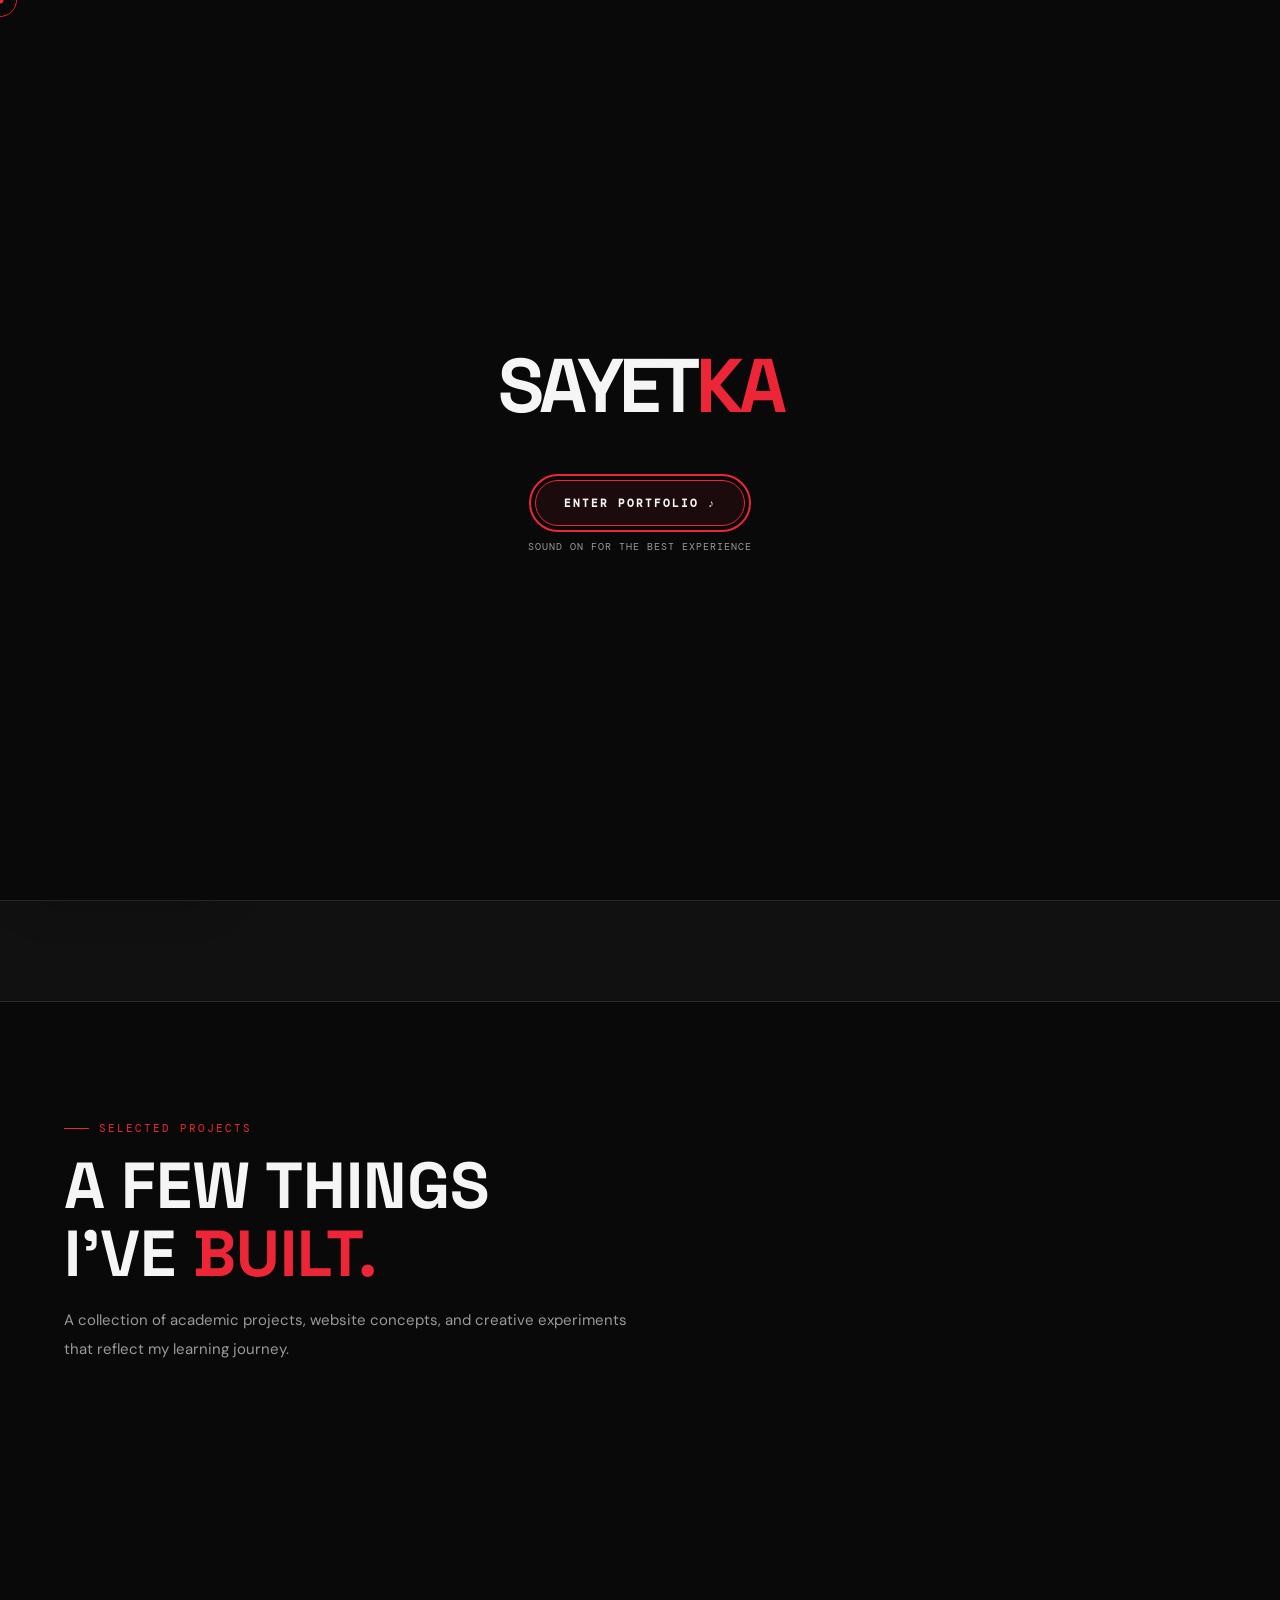
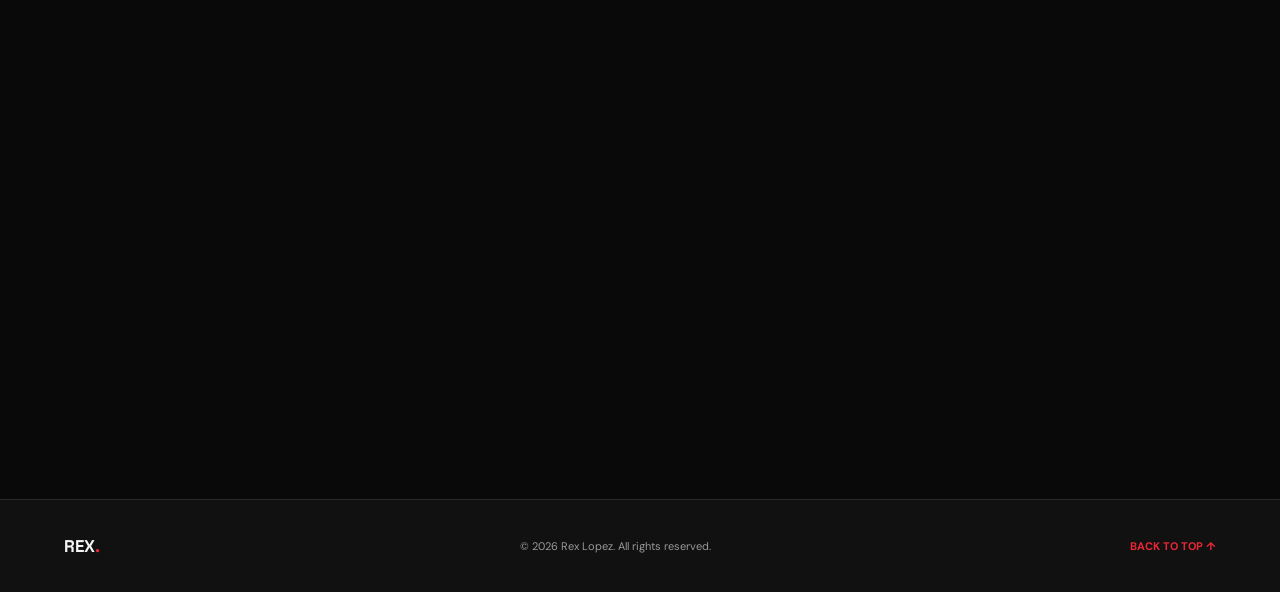
==== index.html @ ce9a514d "change name" ====
<!DOCTYPE html>
<html lang="en">
<head>
<meta charset="UTF-8">
<meta name="viewport" content="width=device-width, initial-scale=1.0">
<meta name="theme-color" content="#090909">
<meta name="description" content="Rex Lopez — BSIT Student, Aspiring Web Developer and UI Designer.">
<title>REX LOPEZ | Digital Portfolio</title>

<link rel="preconnect" href="https://fonts.googleapis.com">
<link rel="preconnect" href="https://fonts.gstatic.com" crossorigin>
<link href="https://fonts.googleapis.com/css2?family=DM+Mono:wght@400;500&family=DM+Sans:wght@400;500;600;700;800&family=Space+Grotesk:wght@400;500;600;700&display=swap" rel="stylesheet">

<link rel="stylesheet" href="styles.css">
</head>

<body class="preload">

<div id="scrollProgress" aria-hidden="true"></div>
<div class="motion-orbit" aria-hidden="true"></div>
<div class="ambient-beam" aria-hidden="true"></div>
<div id="pageCurtain" aria-hidden="true"></div>
<div id="curtainLabel" aria-hidden="true"></div>
<div id="siteLoader" aria-label="Loading portfolio">
    <div class="loader-inner">
        <div class="loader-mark">SAYET<span>KA</span></div>
        <div class="loader-track"></div>
        <button class="enter-btn" id="enterBtn" type="button">ENTER PORTFOLIO ♪</button>
        <p class="enter-hint">SOUND ON FOR THE BEST EXPERIENCE</p>
    </div>
</div>


<!-- BACKGROUND MUSIC: put your audio file next to index.html and name it music.mp3 (or change src below) -->
<audio id="bgMusic" src="music.mp3" loop preload="auto"></audio>

<div class="music-player" id="musicPlayer" role="group" aria-label="Background music">
    <button class="music-toggle" id="musicToggle" type="button" aria-label="Play music" aria-pressed="false">
        <svg class="ico-play" width="16" height="16" viewBox="0 0 24 24" fill="currentColor" aria-hidden="true"><path d="M8 5v14l11-7z"/></svg>
        <svg class="ico-pause" width="16" height="16" viewBox="0 0 24 24" fill="currentColor" aria-hidden="true"><path d="M6 5h4v14H6zM14 5h4v14h-4z"/></svg>
    </button>
    <div class="music-info">
        <span class="music-title" id="musicTitle">BACKGROUND MUSIC</span>
        <span class="eq" aria-hidden="true"><i></i><i></i><i></i><i></i><i></i></span>
    </div>
    <input class="music-volume" id="musicVolume" type="range" min="0" max="100" value="35" aria-label="Music volume">
</div>

<div class="toast" id="toast" role="status" aria-live="polite"></div>

<!-- CUSTOM CURSOR -->
<div class="cursor-dot" aria-hidden="true"></div>
<div class="cursor-outline" aria-hidden="true"></div>

<!-- =========================================
     NAVIGATION
========================================= -->

<header>
    <nav class="navbar">

        <div class="brand">
            <a href="#" class="logo" data-page="home" aria-label="Rex Lopez Home">
            SHIMAN<span>SHIMAN</span>
        </a>
            <button class="profile-chip" type="button" data-page="profile" aria-label="Open Rex Lopez's profile">
                <span class="chip-avatar">
                    <img src="rex.jpg" alt="">
                    <i class="chip-dot"></i>
                </span>
                <span class="chip-name">Rex Lopez</span>
            </button>
        </div>

        <ul class="nav-links" id="navLinks">
            <li><button class="nav-link active" data-page="home">HOME</button></li>
            <li><button class="nav-link" data-page="profile">PROFILE</button></li>
            <li><button class="nav-link" data-page="work">WORK</button></li>
            <li><button class="nav-link" data-page="about">ABOUT</button></li>
            <li><button class="nav-link" data-page="services">SERVICES</button></li>
            <li><button class="nav-link" data-page="notes">NOTES</button></li>
            <li><button class="nav-link" data-page="contact">CONTACT</button></li>
        </ul>

        <div class="nav-actions">
            <button class="theme-toggle" id="themeToggle" aria-label="Switch color theme" title="Switch theme">
                ☼
            </button>

            <button class="menu-button" id="menuButton" type="button" aria-label="Open navigation" aria-expanded="false" aria-controls="navLinks">
                <span class="menu-button-lines" aria-hidden="true"><i></i><i></i><i></i></span>
            </button>
        </div>

    </nav>
</header>

<main>

<!-- =========================================
     HOME PAGE
========================================= -->

<section class="page active" id="home">

    <div class="container hero">

        <div class="hero-grid">

            <div class="hero-content">

                <div class="hero-status reveal">
                    <span class="status-dot"></span>
                    AVAILABLE FOR LEARNING & OPPORTUNITIES
                </div>

                <h1 class="hero-title reveal delay-1">
                    HELLO,<br>
                    I'M <span class="accent">REX</span><br>
                    <span class="outline">LOPEZ.</span>
                </h1>

                <p class="hero-role" aria-label="Rex Lopez is a BSIT student, aspiring web developer, UI/UX explorer and database designer"><span class="role-prefix" aria-hidden="true">&gt;</span><span id="typedRole" aria-hidden="true">BSIT Student</span><span class="caret" aria-hidden="true"></span></p>

                <p class="hero-description reveal delay-2">
                    A BSIT student and aspiring web developer who enjoys
                    building creative digital experiences, exploring modern
                    web technologies, and turning ideas into functional designs.
                </p>

                <div class="hero-buttons reveal delay-3">
                    <button class="btn btn-primary" data-page="work">
                        EXPLORE MY WORK ↗
                    </button>

                    <button class="btn btn-outline" data-page="contact">
                        CONTACT ME
                    </button>

                    <a class="resume-download" href="Rex_Lopez_Resume.pdf" download="Rex_Lopez_Resume.pdf">
                        <span class="download-icon" aria-hidden="true">↓</span> DOWNLOAD RESUME
                    </a>
                </div>

                <div class="hero-socials reveal delay-3">
                    <a href="https://github.com/" target="_blank" rel="noopener noreferrer">GITHUB ↗</a>
                    <a href="https://www.facebook.com/" target="_blank" rel="noopener noreferrer">FACEBOOK ↗</a>
                    <a href="https://www.linkedin.com/" target="_blank" rel="noopener noreferrer">LINKEDIN ↗</a>
                </div>

            </div>

            <div class="hero-visual reveal delay-2">

                <div class="hero-tag tag-top">CREATIVE DEVELOPER</div>

                <div class="photo-frame">
                    <!-- Replace rex.jpg with your actual profile picture filename -->
                    <img src="rex.jpg" alt="Portrait of Rex Lopez" class="profile-photo">

                    <div class="photo-caption">
                        <span>REX LOPEZ</span>
                        <span>BSIT STUDENT</span>
                    </div>
                </div>

                <div class="hero-tag tag-bottom">DESIGN × TECHNOLOGY</div>

            </div>

        </div>

    </div>

    <div class="intro-strip">
        <div class="container intro-grid">

            <div class="intro-item reveal">
                <div class="intro-number">01</div>
                <div class="intro-text">
                    <strong>WEB DEVELOPMENT</strong>
                    <span>Learning by building</span>
                </div>
            </div>

            <div class="intro-item reveal delay-1">
                <div class="intro-number">02</div>
                <div class="intro-text">
                    <strong>UI / UX DESIGN</strong>
                    <span>Creative digital layouts</span>
                </div>
            </div>

            <div class="intro-item reveal delay-2">
                <div class="intro-number">03</div>
                <div class="intro-text">
                    <strong>INFORMATION TECHNOLOGY</strong>
                    <span>Always exploring</span>
                </div>
            </div>

        </div>
    </div>

    <div class="container section">

        <div class="section-heading reveal">
            <span class="section-label">SELECTED PROJECTS</span>
            <h2 class="section-title">A FEW THINGS<br>I'VE <span class="accent">BUILT.</span></h2>
            <p class="section-description">
                A collection of academic projects, website concepts, and
                creative experiments that reflect my learning journey.
            </p>
        </div>

        <div class="project-grid">

            <article class="project-card reveal" tabindex="0" role="button"
                data-project="redline">
                <div class="project-image">
                    <img src="redline.jpg" alt="REDLINE clothing store project">
                    <span class="project-number">PROJECT / 01</span>
                </div>
                <div class="project-content">
                    <span class="project-category">E-COMMERCE / WEB DESIGN</span>
                    <h3>REDLINE Store</h3>
                    <p>A streetwear-inspired online store concept with a bold visual identity and product-focused layout.</p>
                    <div class="project-bottom">
                        <div class="project-tags">
                            <span>HTML</span><span>CSS</span><span>JAVASCRIPT</span>
                        </div>
                        <span class="project-arrow">↗</span>
                    </div>
                </div>
            </article>

            <article class="project-card reveal delay-1" tabindex="0" role="button"
                data-project="heart">
                <div class="project-image">
                    <img src="heart-studio.jpg" alt="Heart Studio information system project">
                    <span class="project-number">PROJECT / 02</span>
                </div>
                <div class="project-content">
                    <span class="project-category">MIS / INFORMATION SYSTEM</span>
                    <h3>Heart Studio</h3>
                    <p>An information system concept focused on inventory management and document organization for a printing shop.</p>
                    <div class="project-bottom">
                        <div class="project-tags">
                            <span>MIS</span><span>DATABASE</span><span>UI DESIGN</span>
                        </div>
                        <span class="project-arrow">↗</span>
                    </div>
                </div>
            </article>

        </div>

        <div style="margin-top:35px" class="reveal">
            <button class="btn btn-outline" data-page="work">VIEW ALL PROJECTS ↗</button>
        </div>

    </div>

</section>

<!-- =========================================
     PROFILE PAGE (Facebook-style)
========================================= -->

<section class="page" id="profile">

    <div class="container profile-wrap">

        <div class="fb-card profile-header reveal">

            <div class="cover">
                <!-- Add your cover photo as cover.jpg (wide image, about 1600x600). A gradient shows until then. -->
                <img src="cover.jpg" alt="" class="cover-img" onerror="this.style.display='none'">
            </div>

            <div class="profile-main">

                <div class="avatar-wrap">
                    <img src="rex.jpg" alt="Profile photo of Rex Lopez">
                    <span class="online-dot" title="Available for learning &amp; opportunities"></span>
                </div>

                <div class="profile-id">
                    <h1>Rex Lopez</h1>
                    <p class="profile-headline">BSIT Student · Aspiring Web Developer &amp; UI Designer</p>
                    <div class="profile-stats">
                        <span><strong data-count="6">6</strong> Projects</span>
                        <span><strong data-count="6">6</strong> Interests</span>
                        <span><strong data-count="4">4</strong> Notes</span>
                    </div>
                </div>

                <div class="profile-actions">
                    <button class="btn btn-primary" data-page="contact">✉ MESSAGE</button>
                    <a class="btn btn-outline" href="Rex_Lopez_Resume.pdf" download="Rex_Lopez_Resume.pdf">↓ RESUME</a>
                </div>

            </div>

            <div class="profile-tabs" role="tablist" aria-label="Profile sections">
                <button class="ptab active" role="tab" aria-selected="true" data-ptab="posts">POSTS</button>
                <button class="ptab" role="tab" aria-selected="false" tabindex="-1" data-ptab="about">ABOUT</button>
                <button class="ptab" role="tab" aria-selected="false" tabindex="-1" data-ptab="photos">PHOTOS</button>
            </div>

        </div>

        <!-- POSTS TAB -->
        <div class="ptab-panel" data-panel="posts" role="tabpanel">
            <div class="profile-body">

                <aside class="profile-side">

                    <div class="fb-card card-pad reveal">
                        <h3>Intro</h3>
                        <p class="intro-bio">Learning. Building. Improving.</p>
                        <ul class="intro-list">
                            <li><span class="ico">🎓</span><span>Third-year <strong>BS Information Technology</strong> student</span></li>
                            <li><span class="ico">📍</span><span>Based in <strong>Philippines</strong></span></li>
                            <li><span class="ico">💻</span><span>Interested in <strong>Web Development &amp; UI Design</strong></span></li>
                            <li><span class="ico">🗄️</span><span>Also into <strong>Database Design</strong> &amp; Information Systems</span></li>
                        </ul>
                        <button class="btn btn-outline intro-btn" data-ptab-link="about">SEE FULL DETAILS</button>
                    </div>

                    <div class="fb-card card-pad reveal delay-1">
                        <div class="card-head">
                            <h3>Photos</h3>
                            <button class="link-btn" data-ptab-link="photos">See all</button>
                        </div>
                        <div class="photo-mini">
                            <button data-open-project="redline" aria-label="REDLINE Store"><img src="redline.jpg" alt=""></button>
                            <button data-open-project="heart" aria-label="Heart Studio"><img src="heart-studio.jpg" alt=""></button>
                            <button data-open-project="water" aria-label="People's Water"><img src="peoples-water.jpg" alt=""></button>
                            <button data-open-project="library" aria-label="Library Reservation ERD"><img src="library-erd.jpg" alt=""></button>
                            <button data-open-project="rentals" aria-label="Computer Rentals and Sales"><img src="computer-rentals.jpg" alt=""></button>
                            <button data-open-project="portfolio" aria-label="Personal Portfolio"><img src="creative-portfolio.jpg" alt=""></button>
                        </div>
                    </div>

                </aside>

                <div class="feed">

                    <div class="fb-card composer reveal">
                        <img src="rex.jpg" alt="">
                        <button class="composer-input" data-page="contact">Leave a message for Rex…</button>
                    </div>

                    <article class="fb-card post reveal" data-post="redline" data-title="REDLINE Store">
                        <div class="post-head">
                            <img src="rex.jpg" alt="">
                            <div class="post-name"><strong>Rex Lopez</strong><span>Shared a project · 🌐 Public</span></div>
                        </div>
                        <div class="post-body">
                            <p>REDLINE Store — a streetwear-inspired online store concept with a bold red-and-black identity and a product-focused layout.</p>
                            <div class="project-tags"><span>HTML</span><span>CSS</span><span>JAVASCRIPT</span></div>
                        </div>
                        <button class="post-media" data-open-project="redline" aria-label="Open REDLINE Store details"><img src="redline.jpg" alt="REDLINE Store"></button>
                        <div class="post-stats"><span class="post-reactions"></span></div>
                        <div class="post-actions">
                            <button class="post-action" data-action="like"><span class="like-ico">👍</span> Like</button>
                            <button class="post-action" data-action="comment">💬 Comment</button>
                            <button class="post-action" data-action="share">↗ Share</button>
                        </div>
                    </article>

                    <article class="fb-card post reveal" data-post="heart" data-title="Heart Studio">
                        <div class="post-head">
                            <img src="rex.jpg" alt="">
                            <div class="post-name"><strong>Rex Lopez</strong><span>Shared a project · 🌐 Public</span></div>
                        </div>
                        <div class="post-body">
                            <p>Heart Studio — an information system concept for a printing shop, focused on inventory management and document organization.</p>
                            <div class="project-tags"><span>MIS</span><span>DATABASE</span><span>UI DESIGN</span></div>
                        </div>
                        <button class="post-media" data-open-project="heart" aria-label="Open Heart Studio details"><img src="heart-studio.jpg" alt="Heart Studio"></button>
                        <div class="post-stats"><span class="post-reactions"></span></div>
                        <div class="post-actions">
                            <button class="post-action" data-action="like"><span class="like-ico">👍</span> Like</button>
                            <button class="post-action" data-action="comment">💬 Comment</button>
                            <button class="post-action" data-action="share">↗ Share</button>
                        </div>
                    </article>

                    <article class="fb-card post reveal" data-post="note-practice" data-title="Progress Takes Practice">
                        <div class="post-head">
                            <img src="rex.jpg" alt="">
                            <div class="post-name"><strong>Rex Lopez</strong><span>Note · Learning · 🌐 Public</span></div>
                        </div>
                        <div class="post-body big">
                            <p>Progress takes practice. Every project, mistake, and revision is an opportunity to understand something better.</p>
                        </div>
                        <div class="post-stats"><span class="post-reactions"></span></div>
                        <div class="post-actions">
                            <button class="post-action" data-action="like"><span class="like-ico">👍</span> Like</button>
                            <button class="post-action" data-action="comment">💬 Comment</button>
                            <button class="post-action" data-action="share">↗ Share</button>
                        </div>
                    </article>

                    <article class="fb-card post reveal" data-post="water" data-title="People's Water">
                        <div class="post-head">
                            <img src="rex.jpg" alt="">
                            <div class="post-name"><strong>Rex Lopez</strong><span>Shared a project · 🌐 Public</span></div>
                        </div>
                        <div class="post-body">
                            <p>People's Water — a proposed integrated information system for managing sales, inventory, customers, deliveries, and reports.</p>
                            <div class="project-tags"><span>MIS</span><span>DATABASE</span><span>BUSINESS SYSTEM</span></div>
                        </div>
                        <button class="post-media" data-open-project="water" aria-label="Open People's Water details"><img src="peoples-water.jpg" alt="People's Water"></button>
                        <div class="post-stats"><span class="post-reactions"></span></div>
                        <div class="post-actions">
                            <button class="post-action" data-action="like"><span class="like-ico">👍</span> Like</button>
                            <button class="post-action" data-action="comment">💬 Comment</button>
                            <button class="post-action" data-action="share">↗ Share</button>
                        </div>
                    </article>

                    <article class="fb-card post reveal" data-post="note-design" data-title="Design Is More Than Appearance">
                        <div class="post-head">
                            <img src="rex.jpg" alt="">
                            <div class="post-name"><strong>Rex Lopez</strong><span>Note · Design · 🌐 Public</span></div>
                        </div>
                        <div class="post-body big">
                            <p>A good interface should not only look attractive. It should also be clear, accessible, organized, and easy to use.</p>
                        </div>
                        <div class="post-stats"><span class="post-reactions"></span></div>
                        <div class="post-actions">
                            <button class="post-action" data-action="like"><span class="like-ico">👍</span> Like</button>
                            <button class="post-action" data-action="comment">💬 Comment</button>
                            <button class="post-action" data-action="share">↗ Share</button>
                        </div>
                    </article>

                </div>
            </div>
        </div>

        <!-- ABOUT TAB -->
        <div class="ptab-panel" data-panel="about" role="tabpanel" hidden>
            <div class="panel-grid">

                <div class="fb-card card-pad reveal">
                    <h3>Overview</h3>
                    <p class="intro-bio">I'm a third-year Bachelor of Science in Information Technology student interested in web development, user interface design, database management, and information systems. I enjoy exploring how technology can solve everyday problems.</p>
                    <div class="info-list">
                        <div class="info-box"><span>FULL NAME</span><strong>Rex Lopez</strong></div>
                        <div class="info-box"><span>EDUCATION</span><strong>BS Information Technology</strong></div>
                        <div class="info-box"><span>LOCATION</span><strong>Philippines</strong></div>
                        <div class="info-box"><span>INTEREST</span><strong>Web Development &amp; UI Design</strong></div>
                    </div>
                </div>

                <div class="fb-card card-pad reveal delay-1">
                    <h3>Skills &amp; Interests</h3>
                    <div class="skills-grid">
                        <div class="skill-card"><h4>HTML &amp; CSS</h4><p>Building and styling responsive web pages.</p></div>
                        <div class="skill-card"><h4>JAVASCRIPT</h4><p>Learning interactive website functionality.</p></div>
                        <div class="skill-card"><h4>DATABASE DESIGN</h4><p>Creating ERDs and understanding database relationships.</p></div>
                        <div class="skill-card"><h4>UI / UX DESIGN</h4><p>Exploring layouts, visual hierarchy, and usability.</p></div>
                    </div>
                </div>

            </div>
        </div>

        <!-- PHOTOS TAB -->
        <div class="ptab-panel" data-panel="photos" role="tabpanel" hidden>
            <div class="fb-card card-pad reveal">
                <h3>Project Photos</h3>
                <div class="photo-grid">
                    <button class="photo-tile" data-open-project="redline"><img src="redline.jpg" alt="REDLINE Store"><span>REDLINE Store</span></button>
                    <button class="photo-tile" data-open-project="heart"><img src="heart-studio.jpg" alt="Heart Studio"><span>Heart Studio</span></button>
                    <button class="photo-tile" data-open-project="water"><img src="peoples-water.jpg" alt="People's Water"><span>People's Water</span></button>
                    <button class="photo-tile" data-open-project="library"><img src="library-erd.jpg" alt="Library Reservation ERD"><span>Library Reservation ERD</span></button>
                    <button class="photo-tile" data-open-project="rentals"><img src="computer-rentals.jpg" alt="Computer Rentals and Sales"><span>Computer Rentals &amp; Sales</span></button>
                    <button class="photo-tile" data-open-project="portfolio"><img src="creative-portfolio.jpg" alt="Personal Portfolio"><span>Personal Portfolio</span></button>
                </div>
            </div>
        </div>

    </div>

</section>

<!-- =========================================
     WORK PAGE
========================================= -->

<section class="page" id="work">

    <div class="container section">

        <div class="section-heading reveal">
            <span class="section-label">MY PORTFOLIO</span>
            <h1 class="section-title">SELECTED <span class="accent">WORK.</span></h1>
            <p class="section-description">
                These projects represent my experience in website design,
                information systems, database modeling, and creative development.
            </p>
        </div>

        <div class="project-grid">

            <article class="project-card reveal" tabindex="0" role="button" data-project="redline">
                <div class="project-image">
                    <img src="redline.jpg" alt="REDLINE online clothing store">
                    <span class="project-number">01 / 06</span>
                </div>
                <div class="project-content">
                    <span class="project-category">E-COMMERCE WEBSITE</span>
                    <h3>REDLINE Store</h3>
                    <p>A modern streetwear store concept featuring product listings, navigation, and a bold red-and-black interface.</p>
                    <div class="project-bottom">
                        <div class="project-tags"><span>HTML</span><span>CSS</span><span>JS</span></div>
                        <span class="project-arrow">↗</span>
                    </div>
                </div>
            </article>

            <article class="project-card reveal delay-1" tabindex="0" role="button" data-project="heart">
                <div class="project-image">
                    <img src="heart-studio.jpg" alt="Heart Studio system">
                    <span class="project-number">02 / 06</span>
                </div>
                <div class="project-content">
                    <span class="project-category">INFORMATION SYSTEM</span>
                    <h3>Heart Studio</h3>
                    <p>An integrated inventory and document management information system concept for a printing shop.</p>
                    <div class="project-bottom">
                        <div class="project-tags"><span>MIS</span><span>DATABASE</span></div>
                        <span class="project-arrow">↗</span>
                    </div>
                </div>
            </article>

            <article class="project-card reveal" tabindex="0" role="button" data-project="water">
                <div class="project-image">
                    <img src="peoples-water.jpg" alt="People's Water information system">
                    <span class="project-number">03 / 06</span>
                </div>
                <div class="project-content">
                    <span class="project-category">BUSINESS INFORMATION SYSTEM</span>
                    <h3>People's Water</h3>
                    <p>A proposed integrated information system for managing sales, inventory, customers, deliveries, and reports.</p>
                    <div class="project-bottom">
                        <div class="project-tags"><span>MIS</span><span>WEB SYSTEM</span></div>
                        <span class="project-arrow">↗</span>
                    </div>
                </div>
            </article>

            <article class="project-card reveal delay-1" tabindex="0" role="button" data-project="library">
                <div class="project-image">
                    <img src="library-erd.jpg" alt="Library reservation database ERD">
                    <span class="project-number">04 / 06</span>
                </div>
                <div class="project-content">
                    <span class="project-category">DATABASE DESIGN</span>
                    <h3>Library Reservation ERD</h3>
                    <p>A database design concept showing the relationships between library users, books, reservations, and transactions.</p>
                    <div class="project-bottom">
                        <div class="project-tags"><span>ERD</span><span>SQL</span><span>DATABASE</span></div>
                        <span class="project-arrow">↗</span>
                    </div>
                </div>
            </article>

            <article class="project-card reveal" tabindex="0" role="button" data-project="rentals">
                <div class="project-image">
                    <img src="computer-rentals.jpg" alt="Computer rentals and sales ERD">
                    <span class="project-number">05 / 06</span>
                </div>
                <div class="project-content">
                    <span class="project-category">DATABASE DESIGN</span>
                    <h3>Computer Rentals & Sales</h3>
                    <p>A relational database model for tracking computer products, rentals, customers, and sales transactions.</p>
                    <div class="project-bottom">
                        <div class="project-tags"><span>ERD</span><span>SQL</span></div>
                        <span class="project-arrow">↗</span>
                    </div>
                </div>
            </article>

            <article class="project-card reveal delay-1" tabindex="0" role="button" data-project="portfolio">
                <div class="project-image">
                    <img src="creative-portfolio.jpg" alt="Personal portfolio website">
                    <span class="project-number">06 / 06</span>
                </div>
                <div class="project-content">
                    <span class="project-category">PERSONAL WEB DESIGN</span>
                    <h3>Personal Portfolio</h3>
                    <p>A personal digital space showcasing my background, creative work, interests, and development journey.</p>
                    <div class="project-bottom">
                        <div class="project-tags"><span>HTML</span><span>CSS</span><span>JS</span></div>
                        <span class="project-arrow">↗</span>
                    </div>
                </div>
            </article>

        </div>

    </div>

</section>

<!-- =========================================
     ABOUT PAGE
========================================= -->

<section class="page" id="about">

    <div class="container section">

        <div class="section-heading reveal">
            <span class="section-label">GET TO KNOW ME</span>
            <h1 class="section-title">BEHIND THE <span class="accent">SCREEN.</span></h1>
            <p class="section-description">
                A little introduction about who I am, what I do, and what
                motivates me to keep learning.
            </p>
        </div>

        <div class="about-grid">

            <div class="about-image reveal">
                <img src="rex.jpg" alt="Rex Lopez portrait">
                <div class="about-image-caption">
                    <span>REX LOPEZ</span>
                    <span>PHILIPPINES</span>
                </div>
            </div>

            <div class="about-copy reveal delay-1">

                <span class="section-label">01 / INTRODUCTION</span>
                <h2 class="section-title" style="font-size:clamp(30px,4vw,46px);margin-bottom:25px">
                    LEARNING. <span class="accent">BUILDING.</span> IMPROVING.
                </h2>

                <p>
                    Hello! I'm Rex Lopez, a third-year Bachelor of Science in
                    Information Technology student. I am interested in web
                    development, user interface design, database management,
                    and information systems.
                </p>

                <p>
                    I enjoy exploring how technology can solve everyday
                    problems. Through academic projects and personal
                    experiments, I continue developing my skills in designing
                    and building functional digital experiences.
                </p>

                <p>
                    I believe that improvement comes from practice,
                    curiosity, and the willingness to learn something new.
                    My goal is to become a skilled IT professional who can
                    create useful and meaningful digital solutions.
                </p>

                <h3>PERSONAL INFORMATION</h3>

                <div class="info-list">
                    <div class="info-box">
                        <span>FULL NAME</span>
                        <strong>Rex Lopez</strong>
                    </div>

                    <div class="info-box">
                        <span>EDUCATION</span>
                        <strong>BS Information Technology</strong>
                    </div>

                    <div class="info-box">
                        <span>LOCATION</span>
                        <strong>Philippines</strong>
                    </div>

                    <div class="info-box">
                        <span>INTEREST</span>
                        <strong>Web Development & UI Design</strong>
                    </div>
                </div>

                <h3>MY SKILLS & INTERESTS</h3>

                <div class="skills-grid">

                    <div class="skill-card">
                        <h4>HTML & CSS</h4>
                        <p>Building and styling responsive web pages.</p>
                    </div>

                    <div class="skill-card">
                        <h4>JAVASCRIPT</h4>
                        <p>Learning interactive website functionality.</p>
                    </div>

                    <div class="skill-card">
                        <h4>DATABASE DESIGN</h4>
                        <p>Creating ERDs and understanding database relationships.</p>
                    </div>

                    <div class="skill-card">
                        <h4>UI / UX DESIGN</h4>
                        <p>Exploring layouts, visual hierarchy, and usability.</p>
                    </div>

                </div>

            </div>

        </div>

    </div>

</section>

<!-- =========================================
     SERVICES PAGE
========================================= -->

<section class="page" id="services">

    <div class="container section">

        <div class="section-heading reveal">
            <span class="section-label">WHAT I EXPLORE</span>
            <h1 class="section-title">MY AREAS OF <span class="accent">INTEREST.</span></h1>
            <p class="section-description">
                These are the areas I enjoy working on and continuously
                improving through practice and academic projects.
            </p>
        </div>

        <div class="services-grid">

            <div class="service-card reveal">
                <div class="service-icon">⌘</div>
                <h3>Web Development</h3>
                <p>
                    Creating responsive website layouts using HTML, CSS,
                    and JavaScript with a focus on usability and presentation.
                </p>
            </div>

            <div class="service-card reveal delay-1">
                <div class="service-icon">✳</div>
                <h3>UI / UX Design</h3>
                <p>
                    Exploring clean interfaces, visual hierarchy,
                    interactive elements, and user-friendly layouts.
                </p>
            </div>

            <div class="service-card reveal delay-2">
                <div class="service-icon">▦</div>
                <h3>Database Design</h3>
                <p>
                    Designing entity relationship diagrams, organizing
                    data, and understanding relational database structures.
                </p>
            </div>

            <div class="service-card reveal">
                <div class="service-icon">◈</div>
                <h3>Information Systems</h3>
                <p>
                    Exploring digital solutions that help businesses
                    manage their information and daily operations.
                </p>
            </div>

            <div class="service-card reveal delay-1">
                <div class="service-icon">⌁</div>
                <h3>Creative Projects</h3>
                <p>
                    Experimenting with website concepts, visual styles,
                    animations, and creative digital presentations.
                </p>
            </div>

            <div class="service-card reveal delay-2">
                <div class="service-icon">↗</div>
                <h3>Continuous Learning</h3>
                <p>
                    Practicing new technologies, improving existing skills,
                    and learning through hands-on development.
                </p>
            </div>

        </div>

    </div>

</section>

<!-- =========================================
     NOTES PAGE
========================================= -->

<section class="page" id="notes">

    <div class="container section">

        <div class="section-heading reveal">
            <span class="section-label">MY JOURNEY</span>
            <h1 class="section-title">THOUGHTS & <span class="accent">NOTES.</span></h1>
            <p class="section-description">
                Some of the ideas, lessons, and reminders that keep me
                motivated throughout my learning journey.
            </p>
        </div>

        <div class="notes-grid">

            <article class="note-card reveal">
                <span class="note-date">01 / LEARNING</span>
                <h3>Progress Takes Practice</h3>
                <p>
                    Learning web development takes patience. Every project,
                    mistake, and revision is an opportunity to understand
                    something better.
                </p>
            </article>

            <article class="note-card reveal delay-1">
                <span class="note-date">02 / DESIGN</span>
                <h3>Design Is More Than Appearance</h3>
                <p>
                    A good interface should not only look attractive.
                    It should also be clear, accessible, organized,
                    and easy to use.
                </p>
            </article>

            <article class="note-card reveal">
                <span class="note-date">03 / DEVELOPMENT</span>
                <h3>Build, Test, Improve</h3>
                <p>
                    Development is a continuous process. Testing ideas,
                    finding errors, and improving the result are all
                    part of creating better digital experiences.
                </p>
            </article>

            <article class="note-card reveal delay-1">
                <span class="note-date">04 / MINDSET</span>
                <h3>Stay Curious</h3>
                <p>
                    Technology continues to change. Staying curious and
                    being open to learning helps me grow as an IT student
                    and aspiring developer.
                </p>
            </article>

        </div>

    </div>

</section>

<!-- =========================================
     CONTACT PAGE
========================================= -->

<section class="page" id="contact">

    <div class="container section">

        <div class="section-heading reveal">
            <span class="section-label">GET IN TOUCH</span>
            <h1 class="section-title">LET'S START A <span class="accent">CONVERSATION.</span></h1>
            <p class="section-description">
                Have a question, project idea, or opportunity?
                Feel free to send me a message.
            </p>
        </div>

        <div class="contact-grid">

            <div class="contact-details reveal">

                <h3>Let's connect.</h3>

                <p>
                    I'm always interested in learning, collaborating,
                    and connecting with people who share an interest
                    in technology and creative digital projects.
                </p>

                <div class="contact-detail">
                    <span>NAME</span>
                    <strong>Rex Lopez</strong>
                </div>

                <div class="contact-detail">
                    <span>LOCATION</span>
                    <strong>Philippines</strong>
                </div>

                <div class="contact-detail">
                    <span>EMAIL</span>
                    <strong>Replace with your email address</strong>
                </div>

                <div class="contact-detail">
                    <span>STATUS</span>
                    <strong>Open to learning opportunities</strong>
                </div>

            </div>

            <form class="contact-form reveal delay-1" id="contactForm">

                <div class="form-group">
                    <label for="visitorName">YOUR NAME</label>
                    <input type="text" id="visitorName" name="name"
                        placeholder="Enter your name" required>
                </div>

                <div class="form-group">
                    <label for="visitorEmail">YOUR EMAIL</label>
                    <input type="email" id="visitorEmail" name="email"
                        placeholder="Enter your email" required>
                </div>

                <div class="form-group">
                    <label for="visitorSubject">SUBJECT</label>
                    <input type="text" id="visitorSubject" name="subject"
                        placeholder="What is this about?" required>
                </div>

                <div class="form-group">
                    <label for="visitorMessage">MESSAGE</label>
                    <textarea id="visitorMessage" name="message"
                        placeholder="Write your message here..." required></textarea>
                </div>

                <button type="submit" class="btn btn-primary">
                    PREPARE EMAIL ↗
                </button>

                <p class="form-note">
                    This form opens your default email application.
                    Review the message and press Send there to deliver it.
                </p>

            </form>

        </div>

    </div>

</section>

</main>

<!-- =========================================
     FOOTER
========================================= -->

<footer>
    <div class="container footer-content">

        <div class="footer-logo">REX<span>.</span></div>

        <p>© <span id="currentYear"></span> Rex Lopez. All rights reserved.</p>

        <button class="back-top" id="backTop">BACK TO TOP ↑</button>

    </div>
</footer>

<!-- =========================================
     PROJECT MODAL
========================================= -->

<div class="modal" id="projectModal" role="dialog"
    aria-modal="true" aria-labelledby="modalTitle">

    <div class="modal-content">

        <button class="modal-close" id="modalClose" aria-label="Close project details">
            ×
        </button>

        <img src="" alt="" class="modal-image" id="modalImage">

        <span class="project-category" id="modalCategory"></span>

        <h2 id="modalTitle"></h2>

        <p id="modalDescription"></p>

        <div class="project-tags" id="modalTags"></div>

    </div>

</div>

<script>
/* =========================================
   1. NAVIGATION / MULTI-PAGE SYSTEM
========================================= */

const pages = document.querySelectorAll(".page");
const navButtons = document.querySelectorAll("[data-page]");
const navLinks = document.getElementById("navLinks");
const menuButton = document.getElementById("menuButton");

function showPage(pageName) {
    const target = document.getElementById(pageName);

    if (!target || !target.classList.contains("page")) {
        return;
    }

    pages.forEach(page => {
        page.classList.remove("active");
    });

    target.classList.add("active");

    document.querySelectorAll(".nav-link").forEach(link => {
        link.classList.toggle(
            "active",
            link.dataset.page === pageName
        );
    });

    closeNavigation();

    window.scrollTo({
        top: 0,
        behavior: "smooth"
    });

    setTimeout(() => {
        revealElements(target);
    }, 80);

    const titles = {
        home: "REX LOPEZ | Digital Portfolio",
        work: "My Work | Rex Lopez",
        about: "About Me | Rex Lopez",
        services: "My Interests | Rex Lopez",
        notes: "My Notes | Rex Lopez",
        contact: "Contact | Rex Lopez",
        profile: "Profile | Rex Lopez"
    };

    document.title = titles[pageName] || "REX LOPEZ | Digital Portfolio";
}

navButtons.forEach(button => {
    button.addEventListener("click", () => {
        showPage(button.dataset.page);
    });
});

/* Header burger menu — positioned beside the theme toggle */
function setMenuState(open) {
    navLinks.classList.toggle("open", open);
    document.body.classList.toggle("menu-open", open);
    menuButton.classList.toggle("is-open", open);
    menuButton.setAttribute("aria-expanded", String(open));
    menuButton.setAttribute("aria-label", open ? "Close navigation" : "Open navigation");
}

function closeNavigation() {
    setMenuState(false);
}

menuButton.addEventListener("click", event => {
    event.stopPropagation();
    setMenuState(!navLinks.classList.contains("open"));
});

navLinks.addEventListener("click", event => {
    if (event.target.closest("[data-page]")) closeNavigation();
});

document.addEventListener("keydown", event => {
    if (event.key === "Escape") closeNavigation();
});

document.addEventListener("click", event => {
    if (!navLinks.contains(event.target) && !menuButton.contains(event.target)) {
        closeNavigation();
    }
});

/* =========================================
   2. LIGHT / DARK MODE
========================================= */

const themeToggle = document.getElementById("themeToggle");
const themeMeta = document.querySelector('meta[name="theme-color"]');

function updateThemeIcon() {
    const isLight = document.body.classList.contains("light");
    themeToggle.textContent = isLight ? "☾" : "☼";
    themeToggle.setAttribute(
        "aria-label",
        isLight ? "Switch to dark mode" : "Switch to light mode"
    );
    themeMeta.setAttribute("content", isLight ? "#f6f4ef" : "#090909");
}

const savedTheme = localStorage.getItem("rexPortfolioTheme");

if (savedTheme === "light") {
    document.body.classList.add("light");
}

updateThemeIcon();

themeToggle.addEventListener("click", () => {
    document.body.classList.toggle("light");

    const newTheme = document.body.classList.contains("light")
        ? "light"
        : "dark";

    localStorage.setItem("rexPortfolioTheme", newTheme);
    updateThemeIcon();
});

/* =========================================
   3. SCROLL REVEAL ANIMATIONS
========================================= */

const revealObserver = new IntersectionObserver(entries => {
    entries.forEach(entry => {
        if (entry.isIntersecting && !document.body.classList.contains("preload")) {
            entry.target.classList.add("visible");
            revealObserver.unobserve(entry.target);
        }
    });
}, {
    threshold: 0.12
});

function revealElements(parent = document) {
    parent.querySelectorAll(".reveal:not(.visible)").forEach(element => {
        revealObserver.observe(element);
    });
}

revealElements();

/* =========================================
   4. PROJECT INFORMATION
========================================= */

const projectInformation = {
    redline: {
        title: "REDLINE Store",
        category: "E-Commerce / Web Design",
        image: "redline.jpg",
        description: "REDLINE is a streetwear-inspired online store concept. It focuses on a bold red-and-black visual identity, product presentation, navigation, and an engaging shopping interface. The project explores how front-end development can support an online retail experience.",
        tags: ["HTML", "CSS", "JAVASCRIPT", "WEB DESIGN"]
    },

    heart: {
        title: "Heart Studio",
        category: "Management Information System",
        image: "heart-studio.jpg",
        description: "Heart Studio is a printing shop and photobooth studio case study. The proposed information system focuses on improving inventory monitoring, sales recording, and document organization while addressing the handling of customer files.",
        tags: ["MIS", "INVENTORY", "DOCUMENT MANAGEMENT"]
    },

    water: {
        title: "People's Water",
        category: "Business Information System",
        image: "peoples-water.jpg",
        description: "People's Water is a proposed integrated information system for a water refilling station. It focuses on sales records, inventory levels, customer information, delivery monitoring, employee activities, and management reports.",
        tags: ["MIS", "DATABASE", "BUSINESS SYSTEM"]
    },

    library: {
        title: "Library Reservation ERD",
        category: "Database Design",
        image: "library-erd.jpg",
        description: "This academic database design project illustrates the relationships between library users, books, reservations, and transactions. It demonstrates the use of entities, attributes, primary keys, and foreign keys.",
        tags: ["ERD", "SQL", "DATABASE"]
    },

    rentals: {
        title: "Computer Rentals & Sales",
        category: "Database Design",
        image: "computer-rentals.jpg",
        description: "A relational database model for a computer rental and sales business. The design organizes product information, customers, rental transactions, and sales records into connected entities.",
        tags: ["ERD", "DATABASE", "SQL"]
    },

    portfolio: {
        title: "Personal Portfolio",
        category: "Personal Web Design",
        image: "creative-portfolio.jpg",
        description: "A personal digital portfolio designed to present my background, academic projects, skills, interests, and development journey in an organized and responsive website.",
        tags: ["HTML", "CSS", "JAVASCRIPT", "UI DESIGN"]
    }
};

/* =========================================
   5. PROJECT MODAL
========================================= */

const modal = document.getElementById("projectModal");
const modalImage = document.getElementById("modalImage");
const modalTitle = document.getElementById("modalTitle");
const modalCategory = document.getElementById("modalCategory");
const modalDescription = document.getElementById("modalDescription");
const modalTags = document.getElementById("modalTags");
const modalClose = document.getElementById("modalClose");

let lastFocusedProject = null;

function openProject(projectKey, trigger) {
    const project = projectInformation[projectKey];

    if (!project) return;

    lastFocusedProject = trigger;

    modalImage.src = project.image;
    modalImage.alt = project.title;
    modalTitle.textContent = project.title;
    modalCategory.textContent = project.category;
    modalDescription.textContent = project.description;

    modalTags.innerHTML = "";

    project.tags.forEach(tag => {
        const span = document.createElement("span");
        span.textContent = tag;
        modalTags.appendChild(span);
    });

    modal.classList.add("open");
    document.body.style.overflow = "hidden";
    modalClose.focus();
}

function closeProject() {
    modal.classList.remove("open");
    document.body.style.overflow = "";

    if (lastFocusedProject) {
        lastFocusedProject.focus();
    }
}

document.querySelectorAll(".project-card").forEach(card => {
    card.addEventListener("click", () => {
        openProject(card.dataset.project, card);
    });

    card.addEventListener("keydown", event => {
        if (event.key === "Enter" || event.key === " ") {
            event.preventDefault();
            openProject(card.dataset.project, card);
        }
    });
});

modalClose.addEventListener("click", closeProject);

modal.addEventListener("click", event => {
    if (event.target === modal) {
        closeProject();
    }
});

document.addEventListener("keydown", event => {
    if (event.key === "Escape" && modal.classList.contains("open")) {
        closeProject();
    }
});

/* =========================================
   6. CONTACT FORM
========================================= */

// Replace this placeholder with your actual email address.
const PORTFOLIO_EMAIL = "your-email@example.com";

const contactForm = document.getElementById("contactForm");

contactForm.addEventListener("submit", event => {
    event.preventDefault();

    if (!contactForm.reportValidity()) {
        return;
    }

    const name = document.getElementById("visitorName").value.trim();
    const email = document.getElementById("visitorEmail").value.trim();
    const subject = document.getElementById("visitorSubject").value.trim();
    const message = document.getElementById("visitorMessage").value.trim();

    const emailBody =
        "Name: " + name + "\n" +
        "Email: " + email + "\n\n" +
        "Message:\n" + message;

    const mailtoLink =
        "mailto:" + PORTFOLIO_EMAIL +
        "?subject=" + encodeURIComponent(subject) +
        "&body=" + encodeURIComponent(emailBody);

    window.location.href = mailtoLink;
});

/* =========================================
   7. CUSTOM CURSOR
========================================= */

const cursorDot = document.querySelector(".cursor-dot");
const cursorOutline = document.querySelector(".cursor-outline");

if (window.matchMedia("(pointer: fine)").matches &&
    !window.matchMedia("(prefers-reduced-motion: reduce)").matches) {

    let mouseX = 0;
    let mouseY = 0;
    let outlineX = 0;
    let outlineY = 0;

    document.addEventListener("mousemove", event => {
        mouseX = event.clientX;
        mouseY = event.clientY;

        cursorDot.style.left = mouseX + "px";
        cursorDot.style.top = mouseY + "px";
    });

    function animateCursor() {
        outlineX += (mouseX - outlineX) * .15;
        outlineY += (mouseY - outlineY) * .15;

        cursorOutline.style.left = outlineX + "px";
        cursorOutline.style.top = outlineY + "px";

        requestAnimationFrame(animateCursor);
    }

    animateCursor();

    document.querySelectorAll("a, button, .project-card").forEach(element => {
        element.addEventListener("mouseenter", () => {
            cursorOutline.classList.add("hover");
        });

        element.addEventListener("mouseleave", () => {
            cursorOutline.classList.remove("hover");
        });
    });
}

/* =========================================
   8. FOOTER AND BACK TO TOP
========================================= */

document.getElementById("currentYear").textContent =
    new Date().getFullYear();

document.getElementById("backTop").addEventListener("click", () => {
    showPage("home");
});

/* Outside-click and Escape handling are managed by the unified menu controller above. */

/* =========================================
   10. INITIAL PAGE
========================================= */

window.addEventListener("load", () => {
    revealElements(document.getElementById("home"));
});

/* =========================================
   11. PREMIUM MICRO-INTERACTIONS
========================================= */

const motionReduced = window.matchMedia("(prefers-reduced-motion: reduce)").matches;
const progressBar = document.getElementById("scrollProgress");
const pageCurtain = document.getElementById("pageCurtain");
const siteLoader = document.getElementById("siteLoader");

/* Elegant first-load screen */
window.addEventListener("load", () => {
    /* The loader is dismissed from the enter screen below */
});

/* Scroll progress + subtle page ambience */
function updateScrollEffects() {
    const scrollable = document.documentElement.scrollHeight - window.innerHeight;
    const progress = scrollable > 0 ? (window.scrollY / scrollable) * 100 : 0;
    if (progressBar) progressBar.style.width = progress + "%";
}
window.addEventListener("scroll", updateScrollEffects, { passive: true });
updateScrollEffects();

/* Cursor-following ambient glow */
if (!motionReduced && window.matchMedia("(pointer: fine)").matches) {
    window.addEventListener("pointermove", event => {
        document.body.style.setProperty("--glow-x", event.clientX + "px");
        document.body.style.setProperty("--glow-y", event.clientY + "px");
    }, { passive: true });
}

/* Smooth curtain transition: the page swaps while the curtain covers the screen */
const originalShowPage = showPage;
const curtainLabel = document.getElementById("curtainLabel");
let pageBusy = false;

showPage = function(pageName) {
    const current = document.querySelector(".page.active")?.id;

    if (pageBusy) return;

    if (pageName === current || motionReduced || !pageCurtain) {
        originalShowPage(pageName);
        if (pageName === "profile") countUp();
        return;
    }

    pageBusy = true;
    closeNavigation();

    if (curtainLabel) curtainLabel.textContent = pageName.toUpperCase();

    pageCurtain.classList.remove("play");
    curtainLabel?.classList.remove("play");
    void pageCurtain.offsetWidth;
    pageCurtain.classList.add("play");
    curtainLabel?.classList.add("play");

    window.setTimeout(() => {
        window.scrollTo({ top: 0, behavior: "instant" });
        originalShowPage(pageName);
        if (pageName === "profile") countUp();
    }, 300);

    window.setTimeout(() => { pageBusy = false; }, 680);
};

/* Staggered reveals for groups, including elements on newly opened pages */
function staggerVisibleItems() {
    document.querySelectorAll(".project-grid, .services-grid, .notes-grid, .skills-grid, .info-list, .intro-grid").forEach(group => {
        [...group.children].forEach((item, index) => {
            item.style.setProperty("--reveal-delay", Math.min(index * 85, 425) + "ms");
        });
    });
}
staggerVisibleItems();

/* Subtle pointer tilt on larger screens only */
if (!motionReduced && window.matchMedia("(pointer: fine)").matches) {
    document.querySelectorAll(".project-card, .service-card, .note-card").forEach(card => {
        card.addEventListener("pointermove", event => {
            if (window.innerWidth < 900) return;
            const rect = card.getBoundingClientRect();
            const x = (event.clientX - rect.left) / rect.width - .5;
            const y = (event.clientY - rect.top) / rect.height - .5;
            card.style.transform = `perspective(900px) rotateX(${(-y * 2.2).toFixed(2)}deg) rotateY(${(x * 2.2).toFixed(2)}deg) translateY(-5px)`;
        });
        card.addEventListener("pointerleave", () => {
            card.style.transform = "";
        });
    });
}

/* Button ripple feedback */
document.querySelectorAll(".btn, .nav-contact, .theme-toggle").forEach(control => {
    control.addEventListener("pointerdown", event => {
        if (motionReduced) return;
        const rect = control.getBoundingClientRect();
        const ripple = document.createElement("span");
        ripple.className = "interaction-ripple";
        ripple.style.left = (event.clientX - rect.left) + "px";
        ripple.style.top = (event.clientY - rect.top) + "px";
        control.appendChild(ripple);
        window.setTimeout(() => ripple.remove(), 650);
    });
});

/* Keep the motion layer responsive to page changes */
const revealRefresh = new MutationObserver(() => {
    const activePage = document.querySelector(".page.active");
    if (activePage) {
        revealElements(activePage);
        staggerVisibleItems();
    }
});
pages.forEach(page => revealRefresh.observe(page, { attributes: true, attributeFilter: ["class"] }));



/* Continuous premium motion accents */
if (!window.matchMedia("(prefers-reduced-motion: reduce)").matches) {
    const heroVisual = document.querySelector(".hero-visual");
    let motionFrame = null;
    window.addEventListener("scroll", () => {
        if (motionFrame) cancelAnimationFrame(motionFrame);
        motionFrame = requestAnimationFrame(() => {
            const y = Math.min(window.scrollY, 500);
            document.documentElement.style.setProperty("--scroll-depth", y + "px");
        });
    }, { passive: true });

    if (heroVisual && window.matchMedia("(pointer:fine)").matches) {
        document.querySelector(".hero")?.addEventListener("pointermove", event => {
            const rect = event.currentTarget.getBoundingClientRect();
            const px = (event.clientX - rect.left) / rect.width - .5;
            const py = (event.clientY - rect.top) / rect.height - .5;
            heroVisual.style.setProperty("--hero-tilt-x", (py * -3).toFixed(2) + "deg");
            heroVisual.style.setProperty("--hero-tilt-y", (px * 3).toFixed(2) + "deg");
        });
        document.querySelector(".hero")?.addEventListener("pointerleave", () => {
            heroVisual.style.setProperty("--hero-tilt-x", "0deg");
            heroVisual.style.setProperty("--hero-tilt-y", "0deg");
        });
    }
}


/* =========================================
   12. ENTER SCREEN + BACKGROUND MUSIC
========================================= */

const bgMusic = document.getElementById("bgMusic");
const musicPlayer = document.getElementById("musicPlayer");
const musicToggle = document.getElementById("musicToggle");
const musicVolume = document.getElementById("musicVolume");
const enterBtn = document.getElementById("enterBtn");

const MUSIC_OFF_KEY = "rexPortfolioMusicOff";
const MUSIC_VOL_KEY = "rexPortfolioMusicVolume";

function storeGet(key) {
    try { return localStorage.getItem(key); } catch (e) { return null; }
}
function storeSet(key, value) {
    try { localStorage.setItem(key, value); } catch (e) {}
}
function storeRemove(key) {
    try { localStorage.removeItem(key); } catch (e) {}
}

let musicVol = Math.min(1, Math.max(0, (Number(storeGet(MUSIC_VOL_KEY)) || 35) / 100));
musicVolume.value = Math.round(musicVol * 100);

function setMusicUI(playing) {
    musicPlayer.classList.toggle("playing", playing);
    musicToggle.setAttribute("aria-pressed", String(playing));
    musicToggle.setAttribute("aria-label", playing ? "Pause music" : "Play music");
}

function fadeVolume(target, duration) {
    const start = bgMusic.volume;
    const t0 = performance.now();
    (function step(now) {
        const p = Math.min((now - t0) / duration, 1);
        bgMusic.volume = Math.min(1, Math.max(0, start + (target - start) * p));
        if (p < 1) requestAnimationFrame(step);
    })(t0);
}

async function playMusic() {
    try {
        bgMusic.volume = 0;
        await bgMusic.play();
        setMusicUI(true);
        fadeVolume(musicVol, 1500);
    } catch (e) {
        setMusicUI(false);
    }
}

function pauseMusic() {
    bgMusic.pause();
    setMusicUI(false);
}

musicToggle.addEventListener("click", () => {
    if (bgMusic.paused) {
        storeRemove(MUSIC_OFF_KEY);
        playMusic();
    } else {
        storeSet(MUSIC_OFF_KEY, "1");
        pauseMusic();
    }
});

musicVolume.addEventListener("input", () => {
    musicVol = musicVolume.value / 100;
    bgMusic.volume = musicVol;
    storeSet(MUSIC_VOL_KEY, musicVolume.value);
});

/* If the audio file is missing, hide the player instead of showing a broken control */
bgMusic.addEventListener("error", () => {
    musicPlayer.classList.add("no-audio");
});

/* Pause while the tab is in the background, resume when the visitor returns */
let resumeAfterHidden = false;
document.addEventListener("visibilitychange", () => {
    if (document.hidden) {
        resumeAfterHidden = !bgMusic.paused;
        if (resumeAfterHidden) bgMusic.pause();
    } else if (resumeAfterHidden) {
        resumeAfterHidden = false;
        bgMusic.play().then(() => setMusicUI(true)).catch(() => setMusicUI(false));
    }
});

/* Leave the enter screen, start the page animations and (if allowed) the music */
function finishEntry(startAudio) {
    document.body.classList.remove("preload");
    siteLoader.classList.add("done");

    document.querySelectorAll(".reveal:not(.visible)").forEach(element => {
        revealObserver.unobserve(element);
        revealObserver.observe(element);
    });

    if (startAudio && storeGet(MUSIC_OFF_KEY) !== "1") {
        playMusic();
    }
}

window.addEventListener("load", () => {
    if (motionReduced || !enterBtn) {
        finishEntry(false);

        /* No enter screen: start the music on the first click, tap or key press */
        const unlock = () => {
            ["pointerdown", "keydown", "touchend"].forEach(type => {
                document.removeEventListener(type, unlock);
            });
            if (storeGet(MUSIC_OFF_KEY) !== "1" && bgMusic.paused) playMusic();
        };
        ["pointerdown", "keydown", "touchend"].forEach(type => {
            document.addEventListener(type, unlock);
        });
        return;
    }

    window.setTimeout(() => {
        siteLoader.classList.add("ready");
        enterBtn.focus({ preventScroll: true });
    }, 800);
});

if (enterBtn) {
    enterBtn.addEventListener("click", () => finishEntry(true));
}

/* =========================================
   13. HERO TYPED ROLES
========================================= */

const typedRole = document.getElementById("typedRole");

if (typedRole) {
    const roles = ["BSIT Student", "Aspiring Web Developer", "UI / UX Explorer", "Database Designer"];

    if (motionReduced) {
        typedRole.textContent = roles[0];
    } else {
        let roleIndex = 0;
        let charIndex = 0;
        let deleting = false;

        (function typeRole() {
            const word = roles[roleIndex];
            charIndex += deleting ? -1 : 1;
            typedRole.textContent = word.slice(0, charIndex);

            let wait = deleting ? 45 : 85;

            if (!deleting && charIndex === word.length) {
                wait = 1600;
                deleting = true;
            } else if (deleting && charIndex === 0) {
                deleting = false;
                roleIndex = (roleIndex + 1) % roles.length;
                wait = 350;
            }

            window.setTimeout(typeRole, wait);
        })();
    }
}

/* =========================================
   14. CARD SPOTLIGHT
========================================= */

const spotlightSelector = ".project-card, .service-card, .note-card, .skill-card, .info-box, .post";

document.addEventListener("pointermove", event => {
    const card = event.target.closest ? event.target.closest(spotlightSelector) : null;
    if (!card) return;
    const rect = card.getBoundingClientRect();
    card.style.setProperty("--mx", (event.clientX - rect.left) + "px");
    card.style.setProperty("--my", (event.clientY - rect.top) + "px");
}, { passive: true });

/* =========================================
   15. PROFILE PAGE
========================================= */

const profileTabs = document.querySelectorAll(".ptab");
const profilePanels = document.querySelectorAll(".ptab-panel");

function showProfileTab(name) {
    profileTabs.forEach(tab => {
        const active = tab.dataset.ptab === name;
        tab.classList.toggle("active", active);
        tab.setAttribute("aria-selected", String(active));
        tab.tabIndex = active ? 0 : -1;
    });

    profilePanels.forEach(panel => {
        panel.hidden = panel.dataset.panel !== name;
    });
}

profileTabs.forEach((tab, index) => {
    tab.addEventListener("click", () => showProfileTab(tab.dataset.ptab));

    tab.addEventListener("keydown", event => {
        if (event.key !== "ArrowRight" && event.key !== "ArrowLeft") return;
        const step = event.key === "ArrowRight" ? 1 : -1;
        const next = profileTabs[(index + step + profileTabs.length) % profileTabs.length];
        next.focus();
        showProfileTab(next.dataset.ptab);
    });
});

document.querySelectorAll("[data-ptab-link]").forEach(button => {
    button.addEventListener("click", () => showProfileTab(button.dataset.ptabLink));
});

/* Open the existing project modal from profile photos and posts */
document.addEventListener("click", event => {
    const trigger = event.target.closest("[data-open-project]");
    if (trigger) openProject(trigger.dataset.openProject, trigger);
});

/* Count-up numbers in the profile header */
function countUp() {
    document.querySelectorAll("[data-count]").forEach(element => {
        const end = Number(element.dataset.count);

        if (motionReduced) {
            element.textContent = end;
            return;
        }

        const t0 = performance.now();
        const duration = 900;

        (function step(now) {
            const p = Math.min((now - t0) / duration, 1);
            element.textContent = Math.round(end * (1 - Math.pow(1 - p, 3)));
            if (p < 1) requestAnimationFrame(step);
        })(t0);
    });
}

/* Toast message */
const toast = document.getElementById("toast");
let toastTimer = null;

function showToast(message) {
    toast.textContent = message;
    toast.classList.add("show");
    clearTimeout(toastTimer);
    toastTimer = window.setTimeout(() => toast.classList.remove("show"), 2200);
}

/* Likes are saved only in this visitor's own browser */
const LIKES_KEY = "rexPortfolioLikes";

function readLikes() {
    try { return JSON.parse(storeGet(LIKES_KEY) || "{}"); } catch (e) { return {}; }
}

const likedPosts = readLikes();

function renderLike(post) {
    const liked = Boolean(likedPosts[post.dataset.post]);
    post.querySelector('[data-action="like"]').classList.toggle("liked", liked);
    post.querySelector(".post-reactions").textContent = liked ? "👍 You liked this" : "";
}

function floatLike(button) {
    const rect = button.getBoundingClientRect();
    const icon = document.createElement("span");
    icon.className = "like-float";
    icon.textContent = "👍";
    icon.style.left = (rect.left + rect.width / 2) + "px";
    icon.style.top = (rect.top + rect.height / 2) + "px";
    document.body.appendChild(icon);
    window.setTimeout(() => icon.remove(), 900);
}

document.querySelectorAll(".post").forEach(post => {
    renderLike(post);

    post.querySelector('[data-action="like"]').addEventListener("click", event => {
        const id = post.dataset.post;
        likedPosts[id] = !likedPosts[id];
        if (!likedPosts[id]) delete likedPosts[id];
        storeSet(LIKES_KEY, JSON.stringify(likedPosts));
        renderLike(post);
        if (likedPosts[id] && !motionReduced) floatLike(event.currentTarget);
    });

    post.querySelector('[data-action="comment"]').addEventListener("click", () => {
        const subject = document.getElementById("visitorSubject");
        if (!subject.value.trim()) subject.value = "Re: " + post.dataset.title;
        showPage("contact");
    });

    post.querySelector('[data-action="share"]').addEventListener("click", () => {
        const url = location.href.split("#")[0];

        if (navigator.share) {
            navigator.share({ title: document.title, text: post.dataset.title, url: url }).catch(() => {});
        } else if (navigator.clipboard && navigator.clipboard.writeText) {
            navigator.clipboard.writeText(url)
                .then(() => showToast("Link copied"))
                .catch(() => showToast("Copy the link from your address bar"));
        } else {
            showToast("Copy the link from your address bar");
        }
    });
});

</script>

</body>
</html>
---- styles.css ----
/* =========================================
   1. THEME VARIABLES
========================================= */

:root {
    --bg: #090909;
    --bg-secondary: #111111;
    --surface: #151515;
    --surface-hover: #1c1c1c;
    --text: #f5f5f5;
    --muted: #999999;
    --accent: #ed2637;
    --accent-hover: #ff4050;
    --border: rgba(255,255,255,.10);
    --header: rgba(9,9,9,.82);
    --card-shadow: 0 20px 60px rgba(0,0,0,.20);
    --gold: #d6a84f;
    --radius: 20px;
    --transition: .35s ease;
}

body.light {
    --bg: #f6f4ef;
    --bg-secondary: #eeece5;
    --surface: #ffffff;
    --surface-hover: #f5f1e8;
    --text: #171717;
    --muted: #6d6a62;
    --accent: #e52335;
    --accent-hover: #bd1728;
    --border: rgba(0,0,0,.10);
    --header: rgba(246,244,239,.88);
    --card-shadow: 0 20px 60px rgba(0,0,0,.07);
}

/* =========================================
   2. GLOBAL STYLES
========================================= */

* {
    margin: 0;
    padding: 0;
    box-sizing: border-box;
}

html {
    scroll-behavior: smooth;
}

body {
    min-height: 100vh;
    background: var(--bg);
    color: var(--text);
    font-family: 'DM Sans', sans-serif;
    overflow-x: hidden;
    transition: background var(--transition), color var(--transition);
}

body, button, input, textarea {
    font-family: 'DM Sans', sans-serif;
}

button, a {
    -webkit-tap-highlight-color: transparent;
}

button {
    color: inherit;
}

a {
    color: inherit;
    text-decoration: none;
}

img {
    max-width: 100%;
    display: block;
}

button:focus-visible,
a:focus-visible,
input:focus-visible,
textarea:focus-visible {
    outline: 2px solid var(--accent);
    outline-offset: 4px;
}

::selection {
    background: var(--accent);
    color: #fff;
}

.container {
    width: min(1180px, 90%);
    margin: auto;
}

.section {
    padding: 110px 0;
}

.section-heading {
    margin-bottom: 48px;
}

.section-label {
    display: inline-flex;
    align-items: center;
    gap: 10px;
    color: var(--accent);
    font-family: 'DM Mono', monospace;
    font-size: 11px;
    letter-spacing: 2px;
    text-transform: uppercase;
    margin-bottom: 17px;
}

.section-label::before {
    content: "";
    width: 25px;
    height: 1px;
    background: var(--accent);
}

.section-title {
    font-family: 'Space Grotesk', sans-serif;
    font-size: clamp(36px, 6vw, 65px);
    line-height: 1.05;
    letter-spacing: -3px;
    font-weight: 700;
}

.section-description {
    max-width: 570px;
    margin-top: 18px;
    color: var(--muted);
    font-size: 15px;
    line-height: 1.9;
}

.accent {
    color: var(--accent);
}

.mono {
    font-family: 'DM Mono', monospace;
}

/* =========================================
   3. CUSTOM CURSOR
========================================= */

.cursor-dot,
.cursor-outline {
    position: fixed;
    top: 0;
    left: 0;
    pointer-events: none;
    z-index: 9999;
    border-radius: 50%;
    transform: translate(-50%, -50%);
}

.cursor-dot {
    width: 7px;
    height: 7px;
    background: var(--accent);
}

.cursor-outline {
    width: 34px;
    height: 34px;
    border: 1px solid var(--accent);
    transition: width .2s, height .2s, background .2s;
}

.cursor-outline.hover {
    width: 55px;
    height: 55px;
    background: rgba(237,38,55,.08);
}

@media (pointer: coarse), (prefers-reduced-motion: reduce) {
    .cursor-dot,
    .cursor-outline {
        display: none;
    }
}

/* =========================================
   4. HEADER AND NAVIGATION
========================================= */

header {
    position: fixed;
    z-index: 1000;
    top: 0;
    left: 0;
    width: 100%;
    height: 82px;
    background: var(--header);
    backdrop-filter: blur(20px);
    border-bottom: 1px solid var(--border);
    transition: background var(--transition);
}

.navbar {
    width: min(1280px, 92%);
    height: 100%;
    margin: auto;
    display: flex;
    align-items: center;
    justify-content: space-between;
    gap: 20px;
}

.logo {
    font-family: 'Space Grotesk', sans-serif;
    font-size: 21px;
    font-weight: 800;
    letter-spacing: -1px;
    white-space: nowrap;
}

.logo span {
    color: var(--accent);
}

.nav-links {
    display: flex;
    align-items: center;
    gap: 29px;
    list-style: none;
}

.nav-link {
    position: relative;
    background: none;
    border: none;
    color: var(--muted);
    font-size: 12px;
    font-weight: 700;
    letter-spacing: .5px;
    cursor: pointer;
    transition: color .3s;
}

.nav-link::after {
    content: "";
    position: absolute;
    left: 0;
    bottom: -8px;
    width: 0;
    height: 2px;
    background: var(--accent);
    transition: width .3s;
}

.nav-link:hover,
.nav-link.active {
    color: var(--text);
}

.nav-link.active::after,
.nav-link:hover::after {
    width: 100%;
}

.nav-actions {
    display: flex;
    align-items: center;
    gap: 13px;
}

.theme-toggle {
    width: 37px;
    height: 37px;
    border-radius: 50%;
    border: 1px solid var(--border);
    background: var(--surface);
    color: var(--text);
    display: grid;
    place-items: center;
    cursor: pointer;
    font-size: 15px;
    transition: .3s;
}

.theme-toggle:hover {
    border-color: var(--accent);
    transform: rotate(15deg);
}

.nav-contact {
    background: var(--accent);
    color: white;
    padding: 11px 17px;
    border-radius: 7px;
    font-size: 11px;
    font-weight: 800;
    letter-spacing: .6px;
    border: 1px solid var(--accent);
    cursor: pointer;
    transition: .3s;
}

.nav-contact:hover {
    background: transparent;
    color: var(--accent);
}

.menu-button {
    display: none;
    width: 38px;
    height: 38px;
    background: transparent;
    border: 1px solid var(--border);
    border-radius: 8px;
    cursor: pointer;
    font-size: 19px;
}

/* =========================================
   5. PAGE TRANSITIONS
========================================= */

.page {
    display: none;
    min-height: 100vh;
    padding-top: 82px;
}

.page.active {
    display: block;
    animation: pageEnter .55s ease both;
}

@keyframes pageEnter {
    from {
        opacity: 0;
        transform: translateY(13px);
    }
    to {
        opacity: 1;
        transform: translateY(0);
    }
}

/* =========================================
   6. HOME PAGE
========================================= */

.hero {
    min-height: calc(100vh - 82px);
    display: flex;
    align-items: center;
    padding: 70px 0;
    position: relative;
    overflow: hidden;
}

.hero::before {
    content: "";
    position: absolute;
    width: 550px;
    height: 550px;
    right: -160px;
    top: 8%;
    border-radius: 50%;
    background: radial-gradient(circle, rgba(237,38,55,.13), transparent 70%);
    pointer-events: none;
}

.hero-grid {
    display: grid;
    grid-template-columns: 1.2fr .8fr;
    align-items: center;
    gap: 65px;
}

.hero-status {
    display: inline-flex;
    align-items: center;
    gap: 10px;
    border: 1px solid var(--border);
    background: var(--surface);
    padding: 9px 14px;
    border-radius: 50px;
    color: var(--muted);
    font-family: 'DM Mono', monospace;
    font-size: 10px;
    letter-spacing: 1px;
    margin-bottom: 27px;
}

.status-dot {
    width: 7px;
    height: 7px;
    border-radius: 50%;
    background: #44d68a;
    box-shadow: 0 0 12px #44d68a;
}

.hero-title {
    font-family: 'Space Grotesk', sans-serif;
    font-size: clamp(48px, 7vw, 92px);
    line-height: .98;
    letter-spacing: -5px;
    font-weight: 700;
}

.hero-title .outline {
    color: transparent;
    -webkit-text-stroke: 1px var(--text);
}

.hero-description {
    max-width: 560px;
    margin-top: 27px;
    color: var(--muted);
    font-size: 16px;
    line-height: 1.9;
}

.hero-buttons {
    display: flex;
    flex-wrap: wrap;
    gap: 13px;
    margin-top: 34px;
}

.btn {
    min-height: 49px;
    display: inline-flex;
    justify-content: center;
    align-items: center;
    gap: 10px;
    padding: 0 22px;
    border-radius: 7px;
    font-size: 12px;
    font-weight: 800;
    letter-spacing: .5px;
    cursor: pointer;
    transition: .3s;
}

.btn-primary {
    background: var(--accent);
    color: #fff;
    border: 1px solid var(--accent);
}

.btn-primary:hover {
    background: transparent;
    color: var(--accent);
    transform: translateY(-3px);
}

.btn-outline {
    border: 1px solid var(--border);
    color: var(--text);
    background: transparent;
}

.btn-outline:hover {
    border-color: var(--accent);
    color: var(--accent);
    transform: translateY(-3px);
}

.hero-socials {
    display: flex;
    gap: 20px;
    margin-top: 42px;
}

.hero-socials a {
    color: var(--muted);
    font-family: 'DM Mono', monospace;
    font-size: 11px;
    transition: .3s;
}

.hero-socials a:hover {
    color: var(--accent);
}

.hero-visual {
    position: relative;
    max-width: 410px;
    margin: auto;
    width: 100%;
}

.photo-frame {
    position: relative;
    padding: 13px;
    background: var(--surface);
    border: 1px solid var(--border);
    border-radius: 25px;
    transform: rotate(2deg);
    box-shadow: var(--card-shadow);
    transition: transform .5s;
}

.photo-frame:hover {
    transform: rotate(0deg) translateY(-8px);
}

.profile-photo {
    width: 100%;
    height: 490px;
    object-fit: cover;
    object-position: center;
    border-radius: 16px;
    background: var(--bg-secondary);
}

.photo-caption {
    display: flex;
    justify-content: space-between;
    padding: 15px 5px 4px;
    font-family: 'DM Mono', monospace;
    font-size: 10px;
    color: var(--muted);
}

.hero-tag {
    position: absolute;
    z-index: 2;
    background: var(--accent);
    color: #fff;
    padding: 14px 18px;
    border-radius: 9px;
    font-family: 'DM Mono', monospace;
    font-size: 10px;
    letter-spacing: 1px;
    box-shadow: 0 15px 35px rgba(237,38,55,.25);
}

.tag-top {
    top: 45px;
    right: -30px;
}

.tag-bottom {
    bottom: 75px;
    left: -35px;
    background: var(--surface);
    border: 1px solid var(--border);
    color: var(--text);
}

/* =========================================
   7. HOME INTRO / STATISTICS
========================================= */

.intro-strip {
    background: var(--bg-secondary);
    border-top: 1px solid var(--border);
    border-bottom: 1px solid var(--border);
    padding: 30px 0;
}

.intro-grid {
    display: grid;
    grid-template-columns: repeat(3, 1fr);
    gap: 20px;
}

.intro-item {
    display: flex;
    align-items: center;
    gap: 15px;
}

.intro-number {
    font-family: 'Space Grotesk', sans-serif;
    color: var(--accent);
    font-size: 31px;
    font-weight: 700;
}

.intro-text strong {
    display: block;
    font-size: 12px;
}

.intro-text span {
    color: var(--muted);
    font-size: 11px;
}

/* =========================================
   8. PROJECTS / WORK
========================================= */

.project-grid {
    display: grid;
    grid-template-columns: repeat(2, 1fr);
    gap: 27px;
}

.project-card {
    background: var(--surface);
    border: 1px solid var(--border);
    border-radius: var(--radius);
    overflow: hidden;
    cursor: pointer;
    transition: transform .4s, border-color .4s, box-shadow .4s;
}

.project-card:hover {
    transform: translateY(-8px);
    border-color: var(--accent);
    box-shadow: var(--card-shadow);
}

.project-image {
    height: 270px;
    position: relative;
    overflow: hidden;
    background: var(--bg-secondary);
}

.project-image img {
    width: 100%;
    height: 100%;
    object-fit: cover;
    transition: transform .7s;
}

.project-card:hover .project-image img {
    transform: scale(1.06);
}

.project-number {
    position: absolute;
    top: 17px;
    left: 17px;
    background: rgba(0,0,0,.75);
    color: white;
    padding: 8px 11px;
    border-radius: 5px;
    font-family: 'DM Mono', monospace;
    font-size: 10px;
}

.project-content {
    padding: 23px;
}

.project-category {
    color: var(--accent);
    font-family: 'DM Mono', monospace;
    font-size: 10px;
    letter-spacing: 1.5px;
    text-transform: uppercase;
}

.project-content h3 {
    font-family: 'Space Grotesk', sans-serif;
    font-size: 24px;
    margin: 10px 0;
}

.project-content p {
    color: var(--muted);
    font-size: 13px;
    line-height: 1.8;
}

.project-bottom {
    display: flex;
    justify-content: space-between;
    align-items: center;
    margin-top: 22px;
}

.project-tags {
    display: flex;
    flex-wrap: wrap;
    gap: 7px;
}

.project-tags span {
    padding: 6px 9px;
    background: var(--bg-secondary);
    border: 1px solid var(--border);
    border-radius: 5px;
    color: var(--muted);
    font-size: 9px;
    font-family: 'DM Mono', monospace;
}

.project-arrow {
    width: 35px;
    height: 35px;
    display: grid;
    place-items: center;
    background: var(--accent);
    color: #fff;
    border-radius: 50%;
    font-size: 16px;
}

/* =========================================
   9. ABOUT PAGE
========================================= */

.about-grid {
    display: grid;
    grid-template-columns: .8fr 1.2fr;
    gap: 65px;
    align-items: start;
}

.about-image {
    position: sticky;
    top: 120px;
}

.about-image img {
    width: 100%;
    height: 470px;
    object-fit: cover;
    border-radius: var(--radius);
    border: 1px solid var(--border);
    background: var(--surface);
}

.about-image-caption {
    display: flex;
    justify-content: space-between;
    margin-top: 13px;
    color: var(--muted);
    font-family: 'DM Mono', monospace;
    font-size: 10px;
}

.about-copy p {
    color: var(--muted);
    font-size: 14px;
    line-height: 2;
    margin-bottom: 18px;
}

.about-copy h3 {
    font-family: 'Space Grotesk', sans-serif;
    font-size: 23px;
    margin: 35px 0 18px;
}

.info-list {
    display: grid;
    grid-template-columns: repeat(2, 1fr);
    gap: 15px;
    margin-top: 30px;
}

.info-box {
    padding: 18px;
    background: var(--surface);
    border: 1px solid var(--border);
    border-radius: 12px;
}

.info-box span {
    display: block;
    color: var(--muted);
    font-family: 'DM Mono', monospace;
    font-size: 10px;
    margin-bottom: 8px;
}

.info-box strong {
    font-size: 13px;
}

.skills-grid {
    display: grid;
    grid-template-columns: repeat(2, 1fr);
    gap: 15px;
}

.skill-card {
    padding: 20px;
    border: 1px solid var(--border);
    background: var(--surface);
    border-radius: 12px;
}

.skill-card h4 {
    font-size: 13px;
    margin-bottom: 9px;
}

.skill-card p {
    font-size: 12px;
    margin: 0;
}

/* =========================================
   10. SERVICES PAGE
========================================= */

.services-grid {
    display: grid;
    grid-template-columns: repeat(3, 1fr);
    gap: 20px;
}

.service-card {
    padding: 30px;
    border-radius: var(--radius);
    background: var(--surface);
    border: 1px solid var(--border);
    transition: .35s;
}

.service-card:hover {
    transform: translateY(-7px);
    border-color: var(--accent);
}

.service-icon {
    width: 50px;
    height: 50px;
    display: grid;
    place-items: center;
    background: rgba(237,38,55,.10);
    color: var(--accent);
    border-radius: 12px;
    font-size: 22px;
    margin-bottom: 25px;
}

.service-card h3 {
    font-family: 'Space Grotesk', sans-serif;
    font-size: 19px;
    margin-bottom: 12px;
}

.service-card p {
    color: var(--muted);
    font-size: 12px;
    line-height: 1.9;
}

/* =========================================
   11. NOTES PAGE
========================================= */

.notes-grid {
    display: grid;
    grid-template-columns: repeat(2, 1fr);
    gap: 20px;
}

.note-card {
    padding: 27px;
    border-radius: var(--radius);
    background: var(--surface);
    border: 1px solid var(--border);
    transition: .35s;
}

.note-card:hover {
    transform: translateY(-5px);
    border-color: var(--accent);
}

.note-date {
    color: var(--accent);
    font-family: 'DM Mono', monospace;
    font-size: 10px;
    letter-spacing: 1px;
}

.note-card h3 {
    font-family: 'Space Grotesk', sans-serif;
    font-size: 21px;
    margin: 15px 0 10px;
}

.note-card p {
    color: var(--muted);
    font-size: 13px;
    line-height: 1.9;
}

/* =========================================
   12. CONTACT PAGE
========================================= */

.contact-grid {
    display: grid;
    grid-template-columns: .9fr 1.1fr;
    gap: 60px;
}

.contact-details h3 {
    font-family: 'Space Grotesk', sans-serif;
    font-size: 28px;
    margin-bottom: 17px;
}

.contact-details > p {
    color: var(--muted);
    font-size: 14px;
    line-height: 1.9;
    margin-bottom: 30px;
}

.contact-detail {
    padding: 17px 0;
    border-bottom: 1px solid var(--border);
}

.contact-detail span {
    display: block;
    color: var(--muted);
    font-family: 'DM Mono', monospace;
    font-size: 10px;
    margin-bottom: 8px;
}

.contact-detail strong {
    font-size: 13px;
    overflow-wrap: anywhere;
}

.contact-form {
    padding: 30px;
    background: var(--surface);
    border: 1px solid var(--border);
    border-radius: var(--radius);
}

.form-group {
    margin-bottom: 19px;
}

.form-group label {
    display: block;
    font-size: 11px;
    font-weight: 700;
    margin-bottom: 9px;
}

.form-group input,
.form-group textarea {
    width: 100%;
    padding: 15px;
    color: var(--text);
    background: var(--bg-secondary);
    border: 1px solid var(--border);
    border-radius: 8px;
    outline: none;
    font-size: 13px;
    transition: border-color .3s;
}

.form-group input:focus,
.form-group textarea:focus {
    border-color: var(--accent);
}

.form-group textarea {
    resize: vertical;
    min-height: 140px;
}

.form-note {
    color: var(--muted);
    font-size: 10px;
    line-height: 1.7;
    margin-top: 14px;
}

/* =========================================
   13. FOOTER
========================================= */

footer {
    background: var(--bg-secondary);
    border-top: 1px solid var(--border);
    padding: 35px 0;
}

.footer-content {
    display: flex;
    justify-content: space-between;
    align-items: center;
    gap: 20px;
}

.footer-logo {
    font-family: 'Space Grotesk', sans-serif;
    font-size: 17px;
    font-weight: 800;
}

.footer-logo span {
    color: var(--accent);
}

.footer-content p {
    color: var(--muted);
    font-size: 11px;
}

.back-top {
    color: var(--accent);
    font-size: 11px;
    font-weight: 700;
    background: none;
    border: none;
    cursor: pointer;
}

/* =========================================
   14. PROJECT MODAL
========================================= */

.modal {
    position: fixed;
    inset: 0;
    z-index: 3000;
    background: rgba(0,0,0,.82);
    backdrop-filter: blur(12px);
    display: none;
    align-items: center;
    justify-content: center;
    padding: 20px;
}

.modal.open {
    display: flex;
    animation: fadeIn .25s ease;
}

.modal-content {
    position: relative;
    width: min(750px, 100%);
    max-height: 90vh;
    overflow-y: auto;
    background: var(--surface);
    border: 1px solid var(--border);
    border-radius: 18px;
    padding: 25px;
    animation: modalUp .3s ease;
}

.modal-close {
    position: absolute;
    top: 15px;
    right: 15px;
    z-index: 2;
    width: 38px;
    height: 38px;
    border: 1px solid var(--border);
    border-radius: 50%;
    background: var(--bg);
    color: var(--text);
    font-size: 20px;
    cursor: pointer;
}

.modal-image {
    width: 100%;
    height: 300px;
    object-fit: cover;
    border-radius: 12px;
    margin-bottom: 25px;
    background: var(--bg-secondary);
}

.modal-content h2 {
    font-family: 'Space Grotesk', sans-serif;
    font-size: 30px;
    margin: 10px 0;
}

.modal-content p {
    color: var(--muted);
    font-size: 13px;
    line-height: 1.9;
    margin-bottom: 15px;
}

@keyframes fadeIn {
    from { opacity: 0; }
    to { opacity: 1; }
}

@keyframes modalUp {
    from {
        opacity: 0;
        transform: translateY(20px) scale(.98);
    }
    to {
        opacity: 1;
        transform: translateY(0) scale(1);
    }
}

/* =========================================
   15. REVEAL ANIMATIONS
========================================= */

.reveal {
    opacity: 0;
    transform: translateY(25px);
    transition: opacity .7s ease, transform .7s ease;
}

.reveal.visible {
    opacity: 1;
    transform: translateY(0);
}

.delay-1 { transition-delay: .1s; }
.delay-2 { transition-delay: .2s; }
.delay-3 { transition-delay: .3s; }

/* =========================================
   16. RESPONSIVE DESIGN
========================================= */

@media (max-width: 950px) {
    .nav-links {
        gap: 17px;
    }

    .nav-link {
        font-size: 11px;
    }

    .hero-grid {
        gap: 35px;
    }

    .hero-title {
        font-size: clamp(48px, 8vw, 75px);
    }

    .services-grid {
        grid-template-columns: repeat(2, 1fr);
    }
}

@media (max-width: 760px) {
    header {
        height: 72px;
    }

    .navbar {
        width: 90%;
    }

    .menu-button {
        display: grid;
        place-items: center;
    }

    .nav-links {
        position: absolute;
        top: 72px;
        left: 0;
        width: 100%;
        padding: 25px 5%;
        background: var(--bg-secondary);
        border-bottom: 1px solid var(--border);
        display: none;
        flex-direction: column;
        align-items: stretch;
        gap: 0;
    }

    .nav-links.open {
        display: flex;
        animation: pageEnter .3s ease;
    }

    .nav-links li {
        padding: 13px 0;
        border-bottom: 1px solid var(--border);
    }

    .nav-link {
        font-size: 13px;
    }

    .nav-link::after {
        display: none;
    }

    .nav-contact {
        display: none;
    }

    .page {
        padding-top: 72px;
    }

    .section {
        padding: 80px 0;
    }

    .hero {
        min-height: auto;
        padding: 70px 0 80px;
    }

    .hero-grid {
        grid-template-columns: 1fr;
        gap: 55px;
    }

    .hero-title {
        font-size: clamp(47px, 12vw, 75px);
        letter-spacing: -3px;
    }

    .hero-visual {
        max-width: 370px;
    }

    .profile-photo {
        height: 420px;
    }

    .tag-top {
        right: -10px;
    }

    .tag-bottom {
        left: -10px;
    }

    .intro-grid {
        grid-template-columns: 1fr;
        gap: 22px;
    }

    .project-grid,
    .about-grid,
    .contact-grid {
        grid-template-columns: 1fr;
    }

    .about-grid {
        gap: 35px;
    }

    .about-image {
        position: static;
        max-width: 430px;
    }

    .about-image img {
        height: 420px;
    }

    .services-grid {
        grid-template-columns: 1fr;
    }

    .notes-grid {
        grid-template-columns: 1fr;
    }

    .footer-content {
        flex-direction: column;
        text-align: center;
    }
}

@media (max-width: 450px) {
    .logo {
        font-size: 18px;
    }

    .hero-title {
        font-size: 47px;
    }

    .hero-description {
        font-size: 14px;
    }

    .hero-buttons {
        flex-direction: column;
    }

    .hero-buttons .btn {
        width: 100%;
    }

    .project-image {
        height: 210px;
    }

    .project-content {
        padding: 18px;
    }

    .info-list,
    .skills-grid {
        grid-template-columns: 1fr;
    }

    .contact-form {
        padding: 20px;
    }

    .modal-content {
        padding: 16px;
    }

    .modal-image {
        height: 210px;
    }
}

@media (prefers-reduced-motion: reduce) {
    *,
    *::before,
    *::after {
        scroll-behavior: auto !important;
        animation-duration: .01ms !important;
        animation-iteration-count: 1 !important;
        transition-duration: .01ms !important;
    }

    .reveal {
        opacity: 1;
        transform: none;
    }
}


/* =========================================
   PREMIUM MOTION & INTERACTION LAYER
   Added without changing the original theme,
   page content, or project structure.
========================================= */

:root {
    --ease-premium: cubic-bezier(.2,.75,.25,1);
    --ease-out-expo: cubic-bezier(.16,1,.3,1);
}

html { scroll-padding-top: 95px; }

body::before {
    content: "";
    position: fixed;
    inset: 0;
    z-index: -1;
    pointer-events: none;
    opacity: .23;
    background-image: radial-gradient(var(--muted) .55px, transparent .55px);
    background-size: 22px 22px;
    mask-image: linear-gradient(to bottom, black, transparent 82%);
}

body::after {
    content: "";
    position: fixed;
    width: 520px;
    height: 520px;
    left: var(--glow-x, 72%);
    top: var(--glow-y, 25%);
    transform: translate(-50%,-50%);
    border-radius: 50%;
    background: radial-gradient(circle, rgba(237,38,55,.075), transparent 68%);
    pointer-events: none;
    z-index: -1;
    transition: left .25s ease-out, top .25s ease-out;
}

#scrollProgress {
    position: fixed;
    z-index: 5000;
    top: 0;
    left: 0;
    width: 0%;
    height: 3px;
    background: linear-gradient(90deg, var(--accent), var(--gold));
    box-shadow: 0 0 14px rgba(237,38,55,.55);
    transform-origin: left;
}

#pageCurtain {
    position: fixed;
    inset: 0;
    z-index: 4000;
    pointer-events: none;
    background: var(--accent);
    transform: scaleY(0);
    transform-origin: bottom;
}
#pageCurtain.play { animation: curtainSweep .62s var(--ease-out-expo); }
@keyframes curtainSweep {
    0% { transform: scaleY(0); transform-origin: bottom; }
    42% { transform: scaleY(1); transform-origin: bottom; }
    58% { transform: scaleY(1); transform-origin: top; }
    100% { transform: scaleY(0); transform-origin: top; }
}

#siteLoader {
    position: fixed;
    inset: 0;
    z-index: 6000;
    display: grid;
    place-items: center;
    background: var(--bg);
    transition: opacity .7s ease, visibility .7s ease;
}
#siteLoader.done { opacity: 0; visibility: hidden; }
.loader-inner { text-align: center; }
.loader-mark {
    font: 800 clamp(42px,8vw,76px)/1 'Space Grotesk',sans-serif;
    letter-spacing: -5px;
}
.loader-mark span { color: var(--accent); }
.loader-track {
    width: 150px;
    height: 2px;
    margin: 22px auto 0;
    background: var(--border);
    overflow: hidden;
}
.loader-track::after {
    content: "";
    display: block;
    height: 100%;
    width: 45%;
    background: var(--accent);
    animation: loaderRun 1s var(--ease-premium) infinite;
}
@keyframes loaderRun {
    from { transform: translateX(-110%); }
    to { transform: translateX(340%); }
}

.page.active { animation: pageEnter .72s var(--ease-out-expo) both; }
@keyframes pageEnter {
    from { opacity: 0; transform: translate3d(0,24px,0) scale(.995); filter: blur(5px); }
    to { opacity: 1; transform: translate3d(0,0,0) scale(1); filter: blur(0); }
}

.section-title { text-wrap: balance; }
.hero-title { animation: heroTitleIn 1s var(--ease-out-expo) both; }
@keyframes heroTitleIn {
    from { opacity: 0; transform: translateY(35px); letter-spacing: -1px; filter: blur(8px); }
    to { opacity: 1; transform: translateY(0); letter-spacing: -5px; filter: blur(0); }
}
.hero-status { animation: statusIn .8s .12s both; }
.hero-description { animation: fadeSlide .9s .28s both; }
.hero-buttons { animation: fadeSlide .9s .4s both; }
.hero-socials { animation: fadeSlide .9s .52s both; }
.hero-visual { animation: visualIn 1.1s .2s var(--ease-out-expo) both; }
@keyframes statusIn { from { opacity:0; transform:translateY(12px) scale(.96); } to { opacity:1; transform:none; } }
@keyframes fadeSlide { from { opacity:0; transform:translateY(18px); } to { opacity:1; transform:none; } }
@keyframes visualIn { from { opacity:0; transform:translate3d(30px,20px,0) scale(.94) rotate(5deg); } to { opacity:1; transform:none; } }

.status-dot { animation: statusPulse 2s ease-in-out infinite; }
@keyframes statusPulse {
    0%,100% { box-shadow: 0 0 0 0 rgba(68,214,138,.35), 0 0 12px #44d68a; }
    50% { box-shadow: 0 0 0 7px rgba(68,214,138,0), 0 0 19px #44d68a; }
}
.photo-frame {
    isolation: isolate;
    transition: transform .65s var(--ease-out-expo), box-shadow .65s, border-color .4s;
}
.photo-frame::before {
    content: "";
    position: absolute;
    inset: -1px;
    z-index: -1;
    border-radius: inherit;
    background: conic-gradient(from 0deg, transparent 0 65%, var(--accent) 78%, var(--gold) 86%, transparent 100%);
    opacity: 0;
    filter: blur(8px);
    transition: opacity .5s;
    animation: frameOrbit 7s linear infinite;
}
.photo-frame:hover {
    box-shadow: 0 30px 90px rgba(237,38,55,.17);
    border-color: rgba(237,38,55,.45);
}
.photo-frame:hover::before { opacity: .85; }
@keyframes frameOrbit { to { transform: rotate(360deg); } }
.profile-photo { transition: transform .9s var(--ease-out-expo), filter .6s; }
.photo-frame:hover .profile-photo { transform: scale(1.035); filter: saturate(1.12) contrast(1.04); }
.hero-tag { animation: tagFloat 5s ease-in-out infinite; }
.tag-bottom { animation-delay: -2.5s; }
@keyframes tagFloat { 0%,100% { transform: translateY(0) rotate(0); } 50% { transform: translateY(-9px) rotate(-1deg); } }

.btn, .nav-contact, .theme-toggle, .project-arrow {
    position: relative;
    overflow: hidden;
    isolation: isolate;
}
.btn::after, .nav-contact::after {
    content: "";
    position: absolute;
    inset: 0;
    z-index: -1;
    background: linear-gradient(110deg, transparent 20%, rgba(255,255,255,.22) 48%, transparent 72%);
    transform: translateX(-130%);
    transition: transform .7s var(--ease-premium);
}
.btn:hover::after, .nav-contact:hover::after { transform: translateX(130%); }
.btn:active { transform: translateY(1px) scale(.98); }
.theme-toggle:hover { box-shadow: 0 0 0 5px rgba(237,38,55,.09); }

.project-card, .service-card, .note-card, .info-box, .skill-card, .contact-form {
    transform: translateZ(0);
    transition: transform .55s var(--ease-out-expo), border-color .4s, box-shadow .55s, background .35s;
}
.project-card:hover, .service-card:hover, .note-card:hover {
    box-shadow: 0 24px 65px rgba(0,0,0,.18);
}
.project-image::after {
    content: "VIEW PROJECT  ↗";
    position: absolute;
    inset: auto 18px 18px auto;
    padding: 11px 14px;
    border: 1px solid rgba(255,255,255,.35);
    border-radius: 4px;
    color: #fff;
    background: rgba(8,8,8,.65);
    backdrop-filter: blur(10px);
    font: 10px 'DM Mono', monospace;
    letter-spacing: 1px;
    opacity: 0;
    transform: translateY(10px);
    transition: .4s var(--ease-out-expo);
}
.project-card:hover .project-image::after { opacity: 1; transform: translateY(0); }
.project-image img { will-change: transform; }
.project-card:hover .project-content h3 { color: var(--accent); transition: color .3s; }
.project-arrow { transition: transform .4s var(--ease-out-expo); }
.project-card:hover .project-arrow { transform: rotate(45deg) scale(1.12); }

.section-label { transition: letter-spacing .4s ease; }
.section-heading:hover .section-label { letter-spacing: 3px; }
.section-title .accent { display: inline-block; transition: transform .45s var(--ease-out-expo); }
.section-heading:hover .section-title .accent { transform: translateX(4px); }

.info-box:hover, .skill-card:hover {
    transform: translateY(-5px);
    border-color: var(--accent);
    box-shadow: 0 15px 35px rgba(0,0,0,.10);
}
.service-icon { transition: transform .5s var(--ease-out-expo), border-radius .4s; }
.service-card:hover .service-icon { transform: rotate(-9deg) scale(1.1); border-radius: 17px; }
.note-card { position: relative; overflow: hidden; }
.note-card::before {
    content: "";
    position: absolute;
    left: 0; top: 0; bottom: 0;
    width: 3px;
    background: var(--accent);
    transform: scaleY(0);
    transform-origin: bottom;
    transition: transform .45s var(--ease-out-expo);
}
.note-card:hover::before { transform: scaleY(1); }

.contact-form { box-shadow: 0 20px 60px rgba(0,0,0,.08); }
.form-group input, .form-group textarea {
    transition: border-color .3s, box-shadow .3s, transform .3s;
}
.form-group input:focus, .form-group textarea:focus {
    box-shadow: 0 0 0 4px rgba(237,38,55,.09);
    transform: translateY(-1px);
}

.reveal {
    opacity: 0;
    transform: translate3d(0,34px,0) scale(.985);
    filter: blur(3px);
    transition: opacity .85s var(--ease-out-expo), transform .85s var(--ease-out-expo), filter .85s;
    transition-delay: var(--reveal-delay, 0ms);
}
.reveal.visible {
    opacity: 1;
    transform: translate3d(0,0,0) scale(1);
    filter: blur(0);
}
.reveal.delay-1 { --reveal-delay: 100ms; }
.reveal.delay-2 { --reveal-delay: 180ms; }
.reveal.delay-3 { --reveal-delay: 260ms; }

.modal.open .modal-content { animation: modalUp .48s var(--ease-out-expo); }
.modal-image { transition: transform .7s var(--ease-out-expo); }
.modal-content:hover .modal-image { transform: scale(1.012); }

.cursor-outline { mix-blend-mode: difference; }
a, button, .project-card { transition-timing-function: var(--ease-out-expo); }

@media (max-width: 760px) {
    body::after { display: none; }
    .hero-title { animation-name: heroTitleInMobile; }
    @keyframes heroTitleInMobile {
        from { opacity: 0; transform: translateY(25px); filter: blur(6px); }
        to { opacity: 1; transform: none; filter: blur(0); }
    }
    .project-image::after { display: none; }
}
@media (prefers-reduced-motion: reduce) {
    #siteLoader, #pageCurtain { display: none !important; }
    body::before, body::after { display: none !important; }
    .hero-title, .hero-status, .hero-description, .hero-buttons,
    .hero-socials, .hero-visual, .hero-tag, .status-dot, .photo-frame::before {
        animation: none !important;
    }
}

.interaction-ripple {
    position: absolute;
    width: 12px;
    height: 12px;
    border-radius: 50%;
    pointer-events: none;
    background: rgba(255,255,255,.35);
    transform: translate(-50%,-50%) scale(0);
    animation: rippleOut .62s ease-out forwards;
}
@keyframes rippleOut {
    to { transform: translate(-50%,-50%) scale(18); opacity: 0; }
}


/* =========================================
   ULTIMATE MOTION LAYER — CONTINUOUS DETAILS
========================================= */
:root {
  --motion-ease: cubic-bezier(.16,1,.3,1);
  --motion-fast: .35s var(--motion-ease);
  --motion-slow: .85s var(--motion-ease);
}
body::before {
  content:""; position:fixed; inset:0; z-index:-2; pointer-events:none;
  opacity:.22;
  background-image: radial-gradient(circle at 1px 1px, var(--muted) 1px, transparent 0);
  background-size:34px 34px;
  mask-image:linear-gradient(to bottom,black,transparent 92%);
  animation: textureDrift 32s linear infinite;
}
@keyframes textureDrift { to { background-position: 136px 102px; } }

.motion-orbit {
  position:fixed; width:390px; height:390px; border:1px solid rgba(237,38,55,.13);
  border-radius:50%; pointer-events:none; z-index:-1; right:-190px; top:24%;
  animation: orbitSpin 28s linear infinite;
}
.motion-orbit::before,.motion-orbit::after {
  content:""; position:absolute; border:1px solid rgba(214,168,79,.17); border-radius:50%;
  inset:32px; transform:rotate(35deg) scaleX(.62);
}
.motion-orbit::after { inset:78px; border-color:rgba(237,38,55,.2); transform:rotate(-35deg) scaleX(.7); }
@keyframes orbitSpin { to { transform:rotate(360deg); } }

.ambient-beam {
  position:fixed; pointer-events:none; z-index:-1; width:42vw; height:42vw; min-width:280px; min-height:280px;
  border-radius:50%; filter:blur(80px); opacity:.10; background:var(--accent);
  top:8%; left:-18%; animation: beamFloat 19s ease-in-out infinite alternate;
}
@keyframes beamFloat { 0% { transform:translate3d(0,0,0) scale(.85); } 100% { transform:translate3d(28vw,18vh,0) scale(1.25); } }

.hero { position:relative; isolation:isolate; }
.hero::after {
  content:""; position:absolute; width:clamp(260px,38vw,560px); aspect-ratio:1; border-radius:50%;
  right:-14%; top:6%; z-index:-1; pointer-events:none;
  border:1px solid rgba(237,38,55,.18);
  box-shadow:0 0 0 28px rgba(237,38,55,.025),0 0 0 58px rgba(214,168,79,.018);
  animation: heroHalo 8s ease-in-out infinite;
}
@keyframes heroHalo { 0%,100% { transform:scale(.94) rotate(0); opacity:.55; } 50% { transform:scale(1.06) rotate(14deg); opacity:1; } }

.hero-menu-toggle {
  position:fixed; right:26px; bottom:26px; z-index:1200; width:58px; height:58px;
  display:grid; place-items:center; border-radius:50%; border:1px solid rgba(255,255,255,.22);
  color:#fff; background:linear-gradient(145deg,var(--accent),#9f1020);
  box-shadow:0 12px 35px rgba(237,38,55,.28), inset 0 1px 0 rgba(255,255,255,.25);
  cursor:pointer; transition:transform .4s var(--motion-ease), box-shadow .4s, border-radius .4s;
}
.hero-menu-toggle:hover { transform:translateY(-5px) rotate(-8deg) scale(1.06); box-shadow:0 18px 45px rgba(237,38,55,.4); }
.hero-menu-toggle .burger-lines { width:21px; display:grid; gap:5px; transition:transform .4s var(--motion-ease); }
.hero-menu-toggle .burger-lines i { display:block; height:2px; width:100%; border-radius:4px; background:#fff; transition:transform .4s var(--motion-ease),width .4s,opacity .25s; }
.hero-menu-toggle[aria-expanded="true"] .burger-lines { transform:rotate(180deg); }
.hero-menu-toggle[aria-expanded="true"] .burger-lines i:first-child { transform:translateY(7px) rotate(45deg); }
.hero-menu-toggle[aria-expanded="true"] .burger-lines i:nth-child(2) { opacity:0; width:50%; }
.hero-menu-toggle[aria-expanded="true"] .burger-lines i:last-child { transform:translateY(-7px) rotate(-45deg); }
.hero-menu-toggle::before { content:"MENU"; position:absolute; right:70px; padding:7px 10px; border-radius:5px; background:var(--surface); color:var(--text); border:1px solid var(--border); font:700 9px 'DM Mono',monospace; letter-spacing:1.5px; opacity:0; transform:translateX(8px); transition:.3s; }
.hero-menu-toggle:hover::before { opacity:1; transform:translateX(0); }
#navLinks.open { animation: menuReveal .45s var(--motion-ease) both; }
@keyframes menuReveal { from { opacity:0; transform:translateY(-12px) scale(.98); filter:blur(8px); } to { opacity:1; transform:none; filter:blur(0); } }

.resume-download {
  display:inline-flex; align-items:center; gap:10px; text-decoration:none;
  border:1px solid var(--accent); color:var(--text); background:rgba(237,38,55,.08);
  padding:13px 18px; border-radius:7px; font-size:11px; font-weight:800; letter-spacing:.7px;
  position:relative; overflow:hidden; isolation:isolate; transition:all .4s var(--motion-ease);
}
.resume-download::before { content:""; position:absolute; inset:0; z-index:-1; background:var(--accent); transform:translateY(105%); transition:transform .45s var(--motion-ease); }
.resume-download:hover { color:white; transform:translateY(-4px); box-shadow:0 14px 30px rgba(237,38,55,.22); }
.resume-download:hover::before { transform:translateY(0); }
.resume-download .download-icon { font-size:16px; transition:transform .4s; }
.resume-download:hover .download-icon { transform:translateY(3px); }

.hero-content > *, .hero-visual > *, .section-heading > * { will-change:transform; }
.hero-status .status-dot { animation: statusPulse 2s ease-in-out infinite; }
@keyframes statusPulse { 0%,100% { box-shadow:0 0 0 0 rgba(237,38,55,.35); } 50% { box-shadow:0 0 0 8px rgba(237,38,55,0); } }
.photo-frame { transform-style:preserve-3d; transition:transform .8s var(--motion-ease),box-shadow .8s; }
.photo-frame:hover { transform:perspective(900px) rotateY(-5deg) rotateX(2deg) translateY(-9px); box-shadow:0 35px 90px rgba(237,38,55,.17); }
.photo-frame img { transition:transform 1.2s var(--motion-ease),filter .8s; }
.photo-frame:hover img { transform:scale(1.055); filter:saturate(1.12); }

.project-card,.service-card,.note-card,.info-box,.skill-card {
  transition:transform .55s var(--motion-ease),border-color .4s,box-shadow .55s,background .4s;
}
.project-card:hover,.service-card:hover,.note-card:hover { box-shadow:0 24px 70px rgba(0,0,0,.24),0 0 0 1px rgba(237,38,55,.15); }
.project-card img { transition:transform 1.1s var(--motion-ease),filter .7s; }
.project-card:hover img { transform:scale(1.07); filter:saturate(1.12); }
button,a,.nav-link,.theme-toggle { -webkit-tap-highlight-color:transparent; }
button:focus-visible,a:focus-visible { outline:2px solid var(--accent); outline-offset:4px; }
.page.active .section-heading,.page.active .section-title { animation:headingReveal .8s var(--motion-ease) both; }
@keyframes headingReveal { from { opacity:0; transform:translateY(22px); letter-spacing:.12em; filter:blur(5px); } to { opacity:1; transform:none; letter-spacing:normal; filter:blur(0); } }
.reveal { transition:opacity .9s var(--motion-ease),transform .9s var(--motion-ease),filter .9s var(--motion-ease); }
.reveal:not(.visible) { filter:blur(5px); }
.interaction-ripple { position:absolute; width:12px;height:12px;border-radius:50%;background:rgba(255,255,255,.35);pointer-events:none;transform:translate(-50%,-50%) scale(0);animation:rippleExpand .65s ease-out forwards; }
@keyframes rippleExpand { to { transform:translate(-50%,-50%) scale(18); opacity:0; } }

@media (max-width:700px) {
  .hero-menu-toggle { width:52px;height:52px;right:17px;bottom:18px; }
  .hero-menu-toggle::before { display:none; }
  .hero::after { right:-45%; top:18%; }
}
@media (prefers-reduced-motion:reduce) {
  body::before,.motion-orbit,.ambient-beam,.hero::after,.hero-status .status-dot { animation:none!important; }
  *,*::before,*::after { scroll-behavior:auto!important; transition-duration:.01ms!important; animation-duration:.01ms!important; animation-iteration-count:1!important; }
}


/* BURGER MENU REPAIR — consistent overlay + smooth open/close */
.nav-links {
  transition: opacity .38s cubic-bezier(.2,.8,.2,1),
              transform .48s cubic-bezier(.16,1,.3,1),
              visibility .38s;
}
.nav-links.open {
  position:fixed !important;
  z-index:1150;
  top:92px !important;
  right:26px !important;
  left:auto !important;
  width:min(340px,calc(100vw - 36px)) !important;
  padding:14px !important;
  display:flex !important;
  flex-direction:column !important;
  align-items:stretch !important;
  gap:2px !important;
  background:color-mix(in srgb,var(--bg-secondary) 90%,transparent) !important;
  -webkit-backdrop-filter:blur(24px) saturate(145%);
  backdrop-filter:blur(24px) saturate(145%);
  border:1px solid var(--border);
  border-radius:15px;
  box-shadow:0 24px 70px rgba(0,0,0,.28),0 0 0 1px rgba(237,38,55,.06);
  opacity:1;
  visibility:visible;
  transform:translateY(0) scale(1);
  transform-origin:top right;
  animation:menuPanelIn .48s cubic-bezier(.16,1,.3,1) both !important;
}
.nav-links.open li {
  padding:0 !important;
  border:0 !important;
}
.nav-links.open .nav-link {
  display:flex;
  width:100%;
  align-items:center;
  padding:14px 15px;
  border-radius:8px;
  font-size:12px;
  letter-spacing:1.2px;
  text-align:left;
  transition:color .25s,background .3s,transform .3s;
}
.nav-links.open .nav-link:hover,
.nav-links.open .nav-link.active {
  color:var(--text);
  background:rgba(237,38,55,.10);
  transform:translateX(4px);
}
.nav-links.open .nav-link::after { display:none; }
@keyframes menuPanelIn {
  0% { opacity:0; transform:translateY(-13px) scale(.96); filter:blur(7px); }
  100% { opacity:1; transform:translateY(0) scale(1); filter:blur(0); }
}
.hero-menu-toggle, .menu-button {
  transition:transform .42s cubic-bezier(.16,1,.3,1),
             background .3s,box-shadow .35s,border-color .3s;
}
.hero-menu-toggle:active,.menu-button:active { transform:scale(.92); }
.hero-menu-toggle[aria-expanded="true"] { border-radius:17px; transform:rotate(90deg); }
@media (max-width:760px) {
  .nav-links {
    position:fixed !important;
    top:92px !important;
    right:18px !important;
    left:auto !important;
    width:min(340px,calc(100vw - 36px)) !important;
    padding:14px !important;
    display:flex !important;
    flex-direction:column !important;
    align-items:stretch !important;
    gap:2px !important;
    border:1px solid var(--border);
    border-radius:15px;
    background:color-mix(in srgb,var(--bg-secondary) 92%,transparent);
    -webkit-backdrop-filter:blur(24px);
    backdrop-filter:blur(24px);
    box-shadow:0 24px 70px rgba(0,0,0,.3);
    opacity:0;
    visibility:hidden;
    pointer-events:none;
    transform:translateY(-12px) scale(.97);
    transform-origin:top right;
    transition:opacity .32s ease,transform .42s cubic-bezier(.16,1,.3,1),visibility .32s;
  }
  .nav-links.open {
    opacity:1;
    visibility:visible;
    pointer-events:auto;
    transform:translateY(0) scale(1);
  }
}
@media (prefers-reduced-motion:reduce) {
  .nav-links,.nav-links.open,.hero-menu-toggle,.menu-button { animation:none !important; transition:none !important; }
}


/* Refined section transitions */
.page {
  transition:opacity .55s cubic-bezier(.16,1,.3,1),
             transform .65s cubic-bezier(.16,1,.3,1),
             filter .55s ease;
}
.page.active {
  animation:sectionArrive .72s cubic-bezier(.16,1,.3,1) both;
}
@keyframes sectionArrive {
  from { opacity:0; transform:translateY(16px) scale(.995); filter:blur(4px); }
  to { opacity:1; transform:translateY(0) scale(1); filter:blur(0); }
}



/* FINAL NAVIGATION POLISH: smooth burger-to-X and staggered section links */
.menu-button {
  position:relative;
  place-items:center;
  padding:0;
  color:var(--text);
  transition:background .3s,border-color .3s,transform .35s cubic-bezier(.16,1,.3,1);
}
.menu-button:hover { background:rgba(237,38,55,.10); border-color:var(--accent); }
.menu-button-lines { width:19px; display:grid; gap:5px; transition:transform .4s cubic-bezier(.16,1,.3,1); }
.menu-button-lines i { display:block; width:100%; height:2px; border-radius:4px; background:currentColor; transition:transform .38s cubic-bezier(.16,1,.3,1),opacity .22s,width .3s; }
.menu-button.is-open .menu-button-lines { transform:rotate(180deg); }
.menu-button.is-open .menu-button-lines i:first-child { transform:translateY(7px) rotate(45deg); }
.menu-button.is-open .menu-button-lines i:nth-child(2) { opacity:0; width:45%; }
.menu-button.is-open .menu-button-lines i:last-child { transform:translateY(-7px) rotate(-45deg); }
.nav-links.open { counter-reset:navitem; }
.nav-links.open li { counter-increment:navitem; }
.nav-links.open .nav-link { position:relative; overflow:hidden; }
.nav-links.open .nav-link::before {
  content:"0" counter(navitem); display:inline-block; min-width:30px; margin-right:12px;
  color:var(--accent); font:600 10px 'DM Mono',monospace; letter-spacing:1px; opacity:.9;
}
.nav-links.open li:nth-child(1) .nav-link { animation:navItemIn .45s .04s both; }
.nav-links.open li:nth-child(2) .nav-link { animation:navItemIn .45s .08s both; }
.nav-links.open li:nth-child(3) .nav-link { animation:navItemIn .45s .12s both; }
.nav-links.open li:nth-child(4) .nav-link { animation:navItemIn .45s .16s both; }
.nav-links.open li:nth-child(5) .nav-link { animation:navItemIn .45s .20s both; }
.nav-links.open li:nth-child(6) .nav-link { animation:navItemIn .45s .24s both; }
@keyframes navItemIn { from { opacity:0; transform:translateX(13px); filter:blur(4px); } to { opacity:1; transform:translateX(0); filter:blur(0); } }
@media (prefers-reduced-motion:reduce) {
  .menu-button-lines,.menu-button-lines i,.nav-links.open .nav-link { animation:none!important; transition:none!important; }
}


/* FINAL HEADER MENU PLACEMENT: burger sits immediately beside day/night toggle */
.hero-menu-toggle { display:none !important; }
.nav-actions { display:flex; align-items:center; gap:12px; }
.menu-button {
  display:grid !important;
  place-items:center;
  width:39px;
  height:39px;
  margin-left:0;
  border:1px solid var(--border);
  border-radius:50%;
  background:var(--surface);
  color:var(--text);
}
.menu-button:hover { border-color:var(--accent); background:rgba(237,38,55,.10); }
/* All section links live inside the burger panel at every screen size */
.nav-links {
  position:fixed !important;
  top:96px !important;
  right:max(4%, calc((100vw - 1280px)/2)) !important;
  left:auto !important;
  width:min(350px, calc(100vw - 32px)) !important;
  max-height:calc(100vh - 120px);
  overflow-y:auto;
  padding:14px !important;
  display:flex !important;
  flex-direction:column !important;
  align-items:stretch !important;
  gap:2px !important;
  background:color-mix(in srgb,var(--bg-secondary) 94%,transparent) !important;
  -webkit-backdrop-filter:blur(24px) saturate(145%);
  backdrop-filter:blur(24px) saturate(145%);
  border:1px solid var(--border);
  border-radius:16px;
  box-shadow:0 24px 70px rgba(0,0,0,.30);
  opacity:0;
  visibility:hidden;
  pointer-events:none;
  transform:translateY(-12px) scale(.97);
  transform-origin:top right;
  transition:opacity .3s ease, transform .42s cubic-bezier(.16,1,.3,1), visibility .3s;
  z-index:1150;
}
.nav-links.open {
  opacity:1;
  visibility:visible;
  pointer-events:auto;
  transform:translateY(0) scale(1);
}
.nav-links li { padding:0 !important; border:0 !important; }
.nav-links .nav-link {
  display:flex;
  align-items:center;
  width:100%;
  padding:14px 15px;
  border-radius:9px;
  text-align:left;
  font-size:12px;
  letter-spacing:1.2px;
}
.nav-links .nav-link:hover,.nav-links .nav-link.active {
  background:rgba(237,38,55,.10);
  color:var(--text);
}
.nav-links .nav-link::after { display:none !important; }
@media (max-width:760px) {
  .nav-links { top:84px !important; right:5% !important; }
  .nav-contact { display:none !important; }
}
@media (prefers-reduced-motion:reduce) {
  .nav-links,.nav-links.open,.menu-button,.menu-button-lines,.menu-button-lines i { animation:none !important; transition:none !important; }
}


/* =========================================
   ENTER SCREEN · MUSIC · PROFILE · MOTION UPGRADES
========================================= */

/* Green pulse restored (the later duplicate keyframe had turned it red) */
@keyframes statusPulse {
  0%,100% { box-shadow:0 0 0 0 rgba(68,214,138,.35), 0 0 12px #44d68a; }
  50% { box-shadow:0 0 0 8px rgba(68,214,138,0), 0 0 19px #44d68a; }
}

/* --- Enter screen --- */
body.preload { overflow:hidden; }
body.preload .hero *,
body.preload .page.active { animation-play-state:paused !important; }

#siteLoader {
  transition:opacity .8s ease, visibility .8s ease, transform 1s var(--ease-out-expo), filter .8s ease;
}
#siteLoader.done { transform:scale(1.06); filter:blur(8px); }
.loader-mark { animation:loaderMark 1s var(--ease-out-expo) both; }
@keyframes loaderMark {
  from { opacity:0; transform:translateY(22px) scale(.94); filter:blur(8px); letter-spacing:2px; }
  to { opacity:1; transform:none; filter:blur(0); letter-spacing:-5px; }
}
.loader-track { transition:opacity .5s; }
#siteLoader.ready .loader-track { opacity:0; }
.enter-btn {
  position:relative;
  display:inline-flex; align-items:center; gap:10px;
  margin-top:32px; padding:15px 28px;
  border:1px solid var(--accent); border-radius:50px;
  background:rgba(237,38,55,.08); color:var(--text);
  font:800 11px 'DM Mono',monospace; letter-spacing:2px;
  cursor:pointer;
  opacity:0; transform:translateY(12px); pointer-events:none;
  transition:opacity .7s var(--ease-out-expo), transform .7s var(--ease-out-expo), background .3s, color .3s;
}
.enter-btn::before {
  content:""; position:absolute; inset:-6px; border-radius:inherit;
  border:1px solid var(--accent); opacity:0;
  animation:enterPulse 2.2s ease-out infinite;
}
@keyframes enterPulse {
  0% { transform:scale(.96); opacity:.55; }
  100% { transform:scale(1.18); opacity:0; }
}
.enter-btn:hover { background:var(--accent); color:#fff; }
#siteLoader.ready .enter-btn { opacity:1; transform:none; pointer-events:auto; }
.enter-hint {
  margin-top:14px; color:var(--muted);
  font:10px 'DM Mono',monospace; letter-spacing:1px;
  opacity:0; transition:opacity .7s .25s;
}
#siteLoader.ready .enter-hint { opacity:1; }

/* --- Page curtain label --- */
#curtainLabel {
  position:fixed; inset:0; z-index:4001; display:grid; place-items:center;
  pointer-events:none; opacity:0; color:#fff;
  font:800 clamp(38px,9vw,100px)/1 'Space Grotesk',sans-serif; letter-spacing:-3px;
}
#curtainLabel.play { animation:curtainLabel .62s var(--ease-out-expo); }
@keyframes curtainLabel {
  0%,32% { opacity:0; transform:translateY(24px); }
  46%,58% { opacity:1; transform:none; }
  80%,100% { opacity:0; transform:translateY(-16px); }
}

/* --- Hero typed roles --- */
.hero-role {
  margin-top:20px; color:var(--accent);
  font:500 13px 'DM Mono',monospace; letter-spacing:1px;
  animation:fadeSlide .9s .34s both;
}
.hero-role .role-prefix { opacity:.6; margin-right:6px; }
.hero-role .caret {
  display:inline-block; width:8px; height:1.1em; margin-left:4px;
  background:var(--accent); vertical-align:-2px;
  animation:caretBlink 1s steps(1) infinite;
}
@keyframes caretBlink { 50% { opacity:0; } }

/* --- Card spotlight that follows the cursor --- */
.project-card,.service-card,.skill-card,.info-box { position:relative; }
:is(.project-card,.service-card,.note-card,.skill-card,.info-box,.post)::after {
  content:""; position:absolute; inset:0; border-radius:inherit;
  pointer-events:none; opacity:0;
  background:radial-gradient(360px circle at var(--mx,50%) var(--my,50%), rgba(237,38,55,.10), transparent 60%);
  transition:opacity .4s;
}
:is(.project-card,.service-card,.note-card,.skill-card,.info-box,.post):hover::after { opacity:1; }

/* --- Navigation: 7th item stagger --- */
.nav-links.open li:nth-child(7) .nav-link { animation:navItemIn .45s .28s both; }

/* --- Music player --- */
.music-player {
  position:fixed; left:24px; bottom:24px; z-index:1200;
  display:flex; align-items:center; gap:12px;
  padding:8px 18px 8px 8px; border-radius:50px;
  background:color-mix(in srgb,var(--bg-secondary) 88%,transparent);
  -webkit-backdrop-filter:blur(18px); backdrop-filter:blur(18px);
  border:1px solid var(--border);
  box-shadow:0 18px 50px rgba(0,0,0,.28);
  animation:fadeSlide .9s .6s both;
}
.music-player.no-audio { display:none; }
.music-toggle {
  width:42px; height:42px; border:0; border-radius:50%;
  display:grid; place-items:center; cursor:pointer;
  background:var(--accent); color:#fff;
  box-shadow:0 8px 22px rgba(237,38,55,.35);
  transition:transform .35s var(--ease-out-expo), box-shadow .35s;
}
.music-toggle:hover { transform:scale(1.08); box-shadow:0 12px 30px rgba(237,38,55,.5); }
.music-toggle:active { transform:scale(.93); }
.music-toggle .ico-pause { display:none; }
.music-player.playing .ico-play { display:none; }
.music-player.playing .ico-pause { display:block; }
.music-info { display:grid; gap:6px; min-width:0; }
.music-title {
  max-width:140px; overflow:hidden; text-overflow:ellipsis; white-space:nowrap;
  font:700 9px 'DM Mono',monospace; letter-spacing:1.4px;
}
.eq { display:flex; align-items:flex-end; gap:3px; height:14px; }
.eq i { width:3px; height:3px; border-radius:2px; background:var(--accent); transition:height .3s; }
.music-player.playing .eq i { animation:eqBar .9s ease-in-out infinite alternate; }
.music-player.playing .eq i:nth-child(1) { animation-delay:-.2s; }
.music-player.playing .eq i:nth-child(2) { animation-delay:-.6s; }
.music-player.playing .eq i:nth-child(3) { animation-delay:-.4s; }
.music-player.playing .eq i:nth-child(4) { animation-delay:-.8s; }
.music-player.playing .eq i:nth-child(5) { animation-delay:-.1s; }
@keyframes eqBar { from { height:3px; } to { height:14px; } }
.music-volume {
  width:0; opacity:0; margin:0; accent-color:var(--accent);
  transition:width .4s var(--ease-out-expo), opacity .3s;
}
.music-player:hover .music-volume,
.music-player:focus-within .music-volume { width:78px; opacity:1; }

/* --- Toast and like effects --- */
.toast {
  position:fixed; left:50%; bottom:32px; z-index:1300;
  transform:translate(-50%,20px); opacity:0; pointer-events:none;
  padding:12px 20px; border-radius:50px;
  background:var(--surface); color:var(--text); border:1px solid var(--border);
  font:600 11px 'DM Mono',monospace; letter-spacing:.8px;
  box-shadow:0 18px 50px rgba(0,0,0,.3);
  transition:opacity .35s, transform .45s var(--ease-out-expo);
}
.toast.show { opacity:1; transform:translate(-50%,0); }
.like-float {
  position:fixed; z-index:1400; pointer-events:none; font-size:22px;
  animation:likeFloat .9s ease-out forwards;
}
@keyframes likeFloat {
  0% { opacity:1; transform:translate(-50%,-50%) scale(.6); }
  100% { opacity:0; transform:translate(-50%,-90px) scale(1.5) rotate(-12deg); }
}

/* --- Profile page --- */
.profile-wrap { padding-top:40px; padding-bottom:90px; }
.fb-card {
  background:var(--surface); border:1px solid var(--border);
  border-radius:var(--radius); box-shadow:var(--card-shadow);
}
.card-pad { padding:22px; }
.fb-card h3 { font-family:'Space Grotesk',sans-serif; font-size:19px; margin-bottom:14px; }

.profile-header { overflow:hidden; }
.cover {
  position:relative; height:clamp(180px,30vw,340px); overflow:hidden;
  background:
    radial-gradient(circle at 20% 20%, rgba(214,168,79,.25), transparent 45%),
    linear-gradient(135deg,#1a0508,#4a0b15 55%,#ed2637 150%);
}
.cover::before {
  content:""; position:absolute; inset:0; opacity:.25;
  background-image:radial-gradient(rgba(255,255,255,.7) .6px, transparent .6px);
  background-size:22px 22px;
}
.cover-img {
  position:absolute; inset:0; width:100%; height:100%; object-fit:cover;
  transform:translate3d(0,calc(var(--scroll-depth,0px) * .16),0) scale(1.12);
  will-change:transform;
}
.cover::after {
  content:""; position:absolute; inset:auto 0 0 0; height:45%;
  background:linear-gradient(transparent, rgba(0,0,0,.35)); pointer-events:none;
}
.profile-main {
  position:relative; display:flex; flex-wrap:wrap; align-items:center;
  justify-content:space-between; gap:18px 24px;
  padding:20px clamp(18px,4vw,36px) 24px calc(clamp(18px,4vw,36px) + 196px);
}
.avatar-wrap {
  position:absolute; left:clamp(18px,4vw,36px); top:-92px;
  width:168px; height:168px; padding:5px; border-radius:50%;
  background:var(--surface); isolation:isolate; z-index:3;
}
.avatar-wrap::before {
  content:""; position:absolute; inset:-4px; z-index:-1; border-radius:50%;
  background:conic-gradient(from 0deg, var(--accent), var(--gold), transparent 60%, var(--accent));
  animation:ringSpin 6s linear infinite;
}
@keyframes ringSpin { to { transform:rotate(360deg); } }
.avatar-wrap img {
  width:100%; height:100%; border-radius:50%; object-fit:cover;
  background:var(--bg-secondary);
}
.online-dot {
  position:absolute; right:12px; bottom:12px; width:22px; height:22px;
  border-radius:50%; background:#44d68a; border:4px solid var(--surface);
  animation:statusPulse 2s ease-in-out infinite;
}
.profile-id { flex:1 1 260px; min-width:0; }
.profile-id h1 {
  font-family:'Space Grotesk',sans-serif; font-size:clamp(30px,4.5vw,44px);
  letter-spacing:-1.5px; line-height:1.05;
}
.profile-headline { margin-top:8px; color:var(--muted); font-size:14px; line-height:1.6; }
.profile-stats {
  display:flex; flex-wrap:wrap; gap:8px 20px; margin-top:12px;
  color:var(--muted); font:11px 'DM Mono',monospace;
}
.profile-stats strong { color:var(--text); font-size:13px; }
.profile-actions { display:flex; flex-wrap:wrap; gap:10px; }
.profile-actions .btn { min-height:44px; }

.profile-tabs {
  display:flex; gap:4px; padding:0 clamp(12px,3vw,26px);
  border-top:1px solid var(--border); overflow-x:auto;
}
.ptab {
  position:relative; padding:16px 18px; border:0; background:none;
  color:var(--muted); font-size:12px; font-weight:800; letter-spacing:.8px;
  cursor:pointer; transition:color .3s;
}
.ptab::after {
  content:""; position:absolute; left:18px; right:18px; bottom:0; height:3px;
  border-radius:3px 3px 0 0; background:var(--accent);
  transform:scaleX(0); transition:transform .45s var(--ease-out-expo);
}
.ptab:hover, .ptab.active { color:var(--text); }
.ptab.active::after { transform:scaleX(1); }

.ptab-panel { margin-top:22px; }
.ptab-panel[hidden] { display:none !important; }
.ptab-panel:not([hidden]) { animation:fadeSlide .6s var(--ease-out-expo) both; }

.profile-body {
  display:grid; grid-template-columns:.85fr 1.15fr; gap:22px; align-items:start;
}
.profile-side { position:sticky; top:100px; display:grid; gap:22px; }
.feed { display:grid; gap:22px; }
.panel-grid { display:grid; gap:22px; }

.intro-bio { color:var(--muted); font-size:13px; line-height:1.9; margin-bottom:6px; }
.intro-list { list-style:none; margin:8px 0 18px; }
.intro-list li { display:flex; gap:12px; padding:9px 0; font-size:13px; line-height:1.6; }
.intro-list .ico { width:22px; text-align:center; flex:none; }
.intro-btn { width:100%; min-height:42px; }
.card-head { display:flex; justify-content:space-between; align-items:baseline; }
.link-btn {
  border:0; background:none; color:var(--accent);
  font-size:11px; font-weight:700; cursor:pointer;
}
.link-btn:hover { text-decoration:underline; }

.photo-mini {
  display:grid; grid-template-columns:repeat(3,1fr); gap:6px;
  border-radius:12px; overflow:hidden;
}
.photo-mini button {
  aspect-ratio:1; padding:0; border:0; overflow:hidden; cursor:pointer;
  background:var(--bg-secondary);
}
.photo-mini img { width:100%; height:100%; object-fit:cover; transition:transform .7s var(--ease-out-expo); }
.photo-mini button:hover img { transform:scale(1.12); }

.composer { display:flex; align-items:center; gap:12px; padding:16px 18px; }
.composer img { width:44px; height:44px; border-radius:50%; object-fit:cover; background:var(--bg-secondary); flex:none; }
.composer-input {
  flex:1; text-align:left; padding:13px 18px; border-radius:50px;
  background:var(--bg-secondary); border:1px solid var(--border);
  color:var(--muted); font-size:13px; cursor:pointer;
  transition:border-color .3s, color .3s;
}
.composer-input:hover { border-color:var(--accent); color:var(--text); }

.post { position:relative; overflow:hidden; }
.post:hover { border-color:rgba(237,38,55,.35); }
.post-head { display:flex; align-items:center; gap:12px; padding:18px 20px 0; }
.post-head img { width:44px; height:44px; border-radius:50%; object-fit:cover; background:var(--bg-secondary); }
.post-name { display:grid; gap:3px; }
.post-name strong { font-size:14px; }
.post-name span { color:var(--muted); font:10px 'DM Mono',monospace; letter-spacing:.5px; }
.post-body { padding:14px 20px 16px; }
.post-body p { font-size:14px; line-height:1.8; }
.post-body .project-tags { margin-top:12px; }
.post-body.big p { font:600 clamp(19px,2.4vw,24px)/1.5 'Space Grotesk',sans-serif; letter-spacing:-.5px; }
.post-media { display:block; width:100%; padding:0; border:0; overflow:hidden; cursor:pointer; background:var(--bg-secondary); }
.post-media img { width:100%; height:clamp(200px,32vw,340px); object-fit:cover; transition:transform 1s var(--ease-out-expo); }
.post-media:hover img { transform:scale(1.04); }
.post-stats { min-height:38px; padding:10px 20px; color:var(--muted); font-size:12px; }
.post-actions {
  display:grid; grid-template-columns:repeat(3,1fr); gap:4px;
  margin:0 12px; padding:4px 0 8px; border-top:1px solid var(--border);
}
.post-action {
  display:flex; justify-content:center; align-items:center; gap:8px;
  padding:12px; border:0; border-radius:8px; background:none;
  color:var(--muted); font-size:12px; font-weight:700; cursor:pointer;
  transition:background .3s, color .3s;
}
.post-action:hover { background:rgba(237,38,55,.08); color:var(--text); }
.post-action.liked { color:var(--accent); }
.post-action.liked .like-ico { animation:likePop .5s var(--ease-out-expo); }
@keyframes likePop {
  0% { transform:scale(1); }
  40% { transform:scale(1.6) rotate(-14deg); }
  100% { transform:scale(1); }
}

.photo-grid { display:grid; grid-template-columns:repeat(3,1fr); gap:12px; }
.photo-tile {
  position:relative; aspect-ratio:4/3; padding:0; border:0; border-radius:14px;
  overflow:hidden; cursor:pointer; background:var(--bg-secondary);
}
.photo-tile img { width:100%; height:100%; object-fit:cover; transition:transform .9s var(--ease-out-expo); }
.photo-tile:hover img { transform:scale(1.08); }
.photo-tile span {
  position:absolute; left:0; right:0; bottom:0; padding:28px 14px 12px;
  color:#fff; text-align:left; font:600 11px 'DM Mono',monospace; letter-spacing:.5px;
  background:linear-gradient(transparent, rgba(0,0,0,.78));
  opacity:0; transform:translateY(8px); transition:opacity .4s, transform .5s var(--ease-out-expo);
}
.photo-tile:hover span, .photo-tile:focus-visible span { opacity:1; transform:none; }

@media (max-width:900px) {
  .profile-body { grid-template-columns:1fr; }
  .profile-side { position:static; }
  .photo-grid { grid-template-columns:repeat(2,1fr); }
}
@media (max-width:700px) {
  .profile-wrap { padding-top:24px; }
  .profile-main { padding:88px 20px 22px; justify-content:center; text-align:center; }
  .avatar-wrap { left:50%; top:-78px; width:144px; height:144px; transform:translateX(-50%); }
  .profile-stats, .profile-actions { justify-content:center; }
  .music-player { left:14px; bottom:14px; }
  .music-title { max-width:90px; }
}
@media (max-width:450px) {
  .photo-grid { grid-template-columns:1fr; }
}
@media (pointer:coarse) {
  .music-volume { display:none; }
}
@media (prefers-reduced-motion:reduce) {
  #curtainLabel { display:none !important; }
  .avatar-wrap::before, .online-dot, .enter-btn::before,
  .music-player.playing .eq i, .hero-role .caret { animation:none !important; }
  .cover-img { transform:none; }
  .ptab-panel:not([hidden]), .music-player { animation:none !important; }
}


/* --- Profile chip beside the REX. logo --- */
.brand { display:flex; align-items:center; gap:18px; min-width:0; }
.profile-chip {
  display:inline-flex; align-items:center; gap:10px;
  padding:4px 16px 4px 4px; border:1px solid var(--border); border-radius:50px;
  background:var(--surface); color:var(--text); cursor:pointer;
  transition:border-color .3s, background .3s, transform .4s var(--ease-out-expo), box-shadow .4s;
}
.profile-chip:hover {
  border-color:var(--accent); background:rgba(237,38,55,.08);
  transform:translateY(-2px); box-shadow:0 10px 26px rgba(237,38,55,.16);
}
.profile-chip:active { transform:scale(.97); }
.chip-avatar {
  position:relative; flex:none; width:36px; height:36px; padding:2px; border-radius:50%;
  background:conic-gradient(from 0deg, var(--accent), var(--gold), var(--accent));
}
.chip-avatar img {
  width:100%; height:100%; border-radius:50%; object-fit:cover;
  background:var(--bg-secondary); border:2px solid var(--surface);
}
.chip-dot {
  position:absolute; right:-1px; bottom:-1px; width:11px; height:11px; border-radius:50%;
  background:#44d68a; border:2px solid var(--surface);
}
.chip-name { font-size:11px; font-weight:800; letter-spacing:.6px; white-space:nowrap; }
@media (max-width:520px) {
  .brand { gap:10px; }
  .profile-chip { padding:3px; }
  .chip-name { display:none; }
}
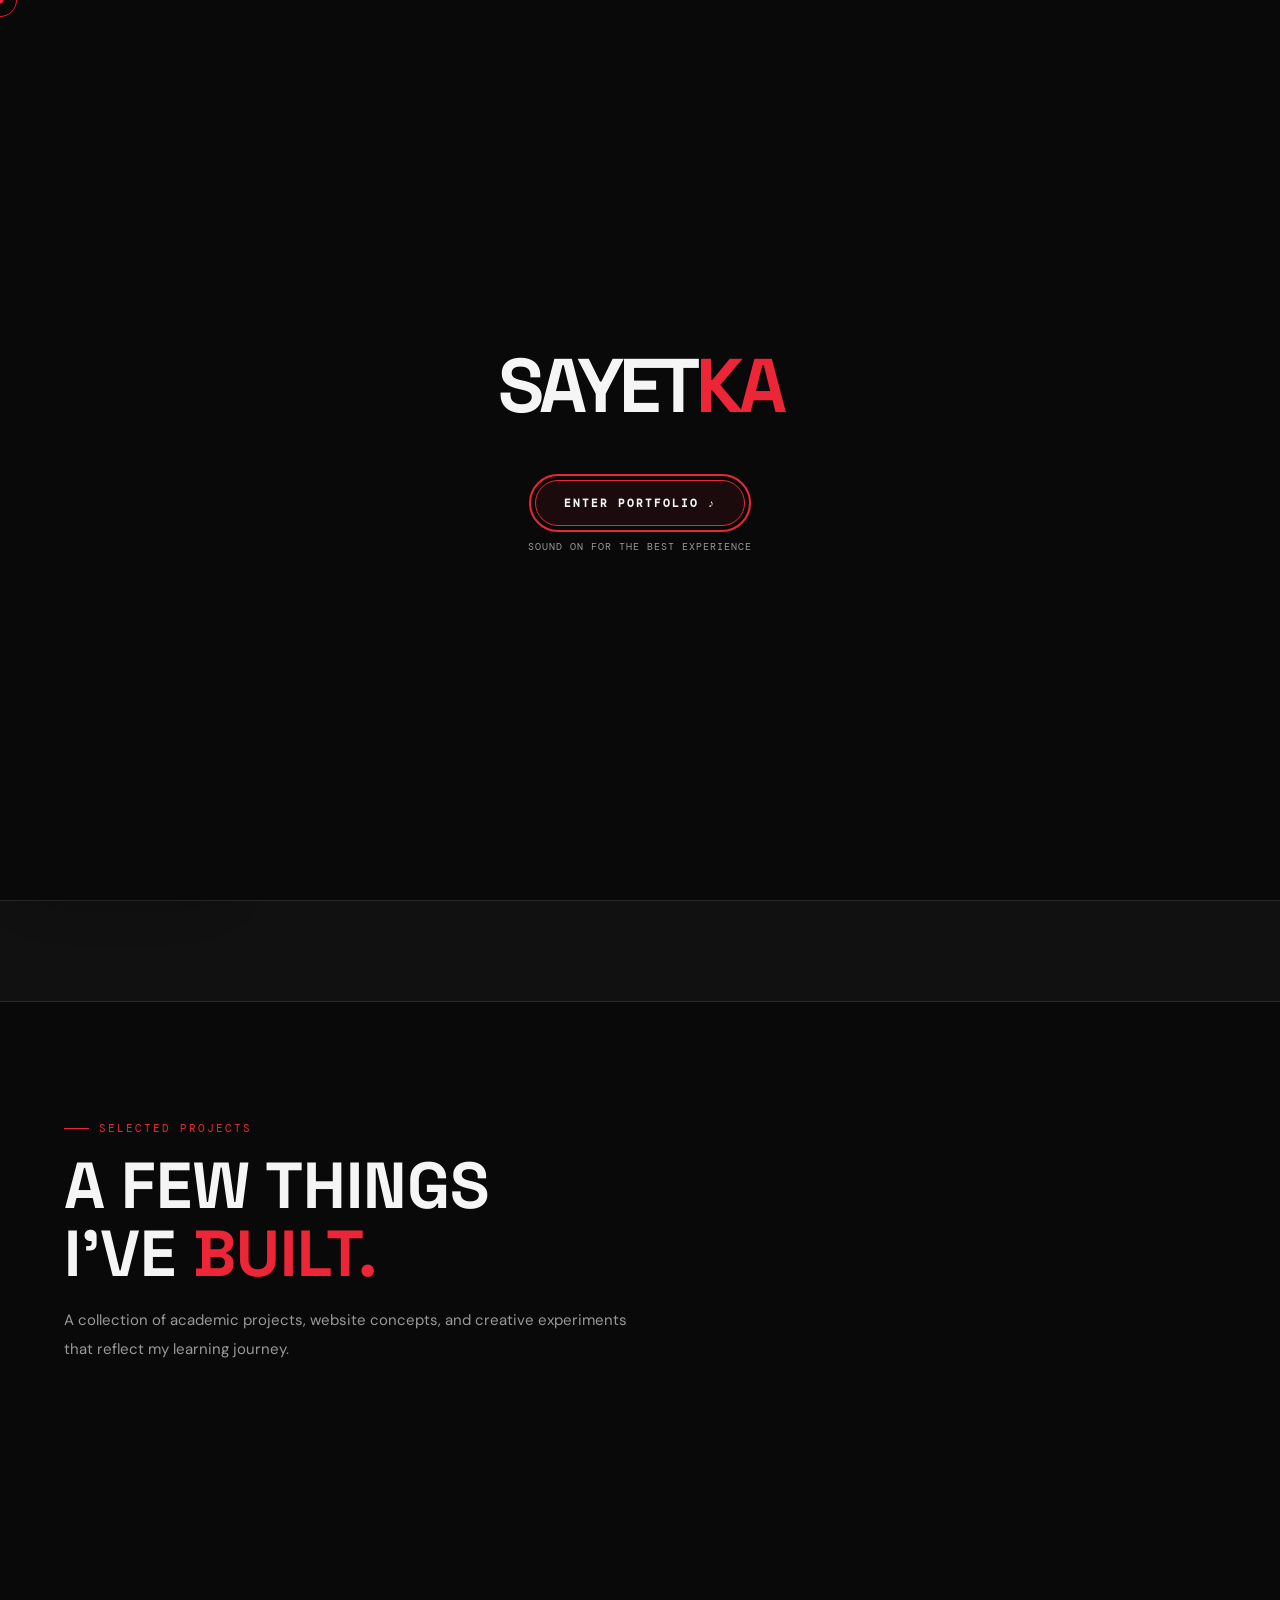
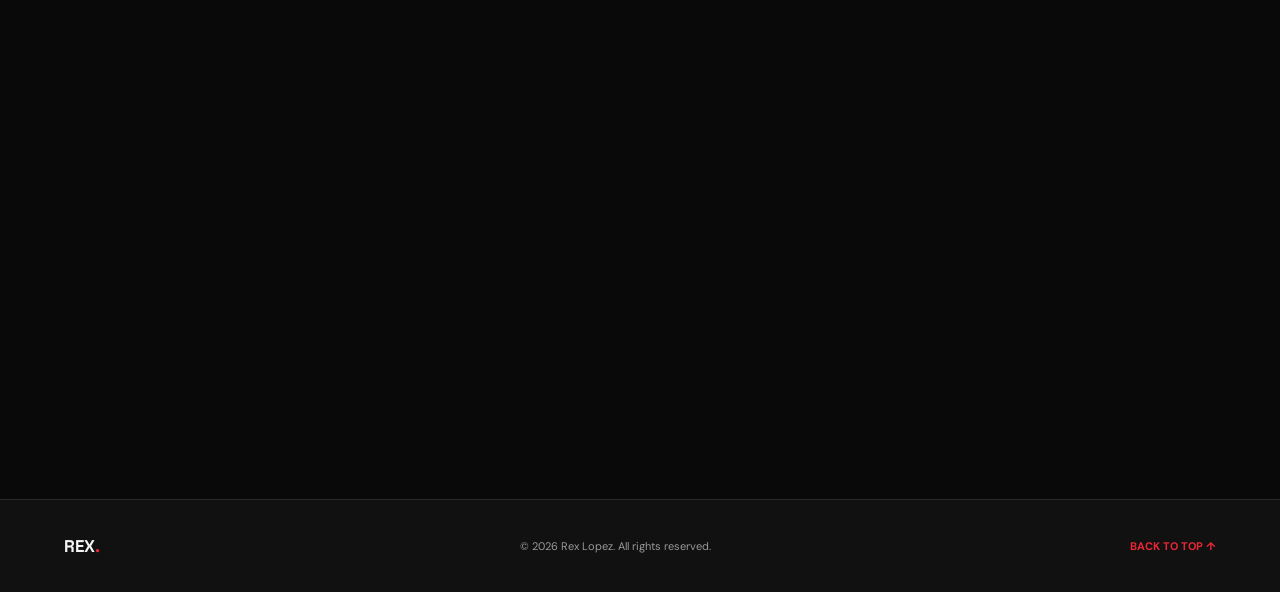
==== commit f8abf061: "META" ====
--- a/index.html
+++ b/index.html
@@ -4,7 +4,8 @@
 <meta charset="UTF-8">
 <meta name="viewport" content="width=device-width, initial-scale=1.0">
 <meta name="theme-color" content="#090909">
-<meta name="description" content="Rex Lopez — BSIT Student, Aspiring Web Developer and UI Designer.">
+<meta name="description" content="Rex Lopez — I am an aspiring Web Developer and UI/UX Designer passionate about creating modern, responsive, 
+and user-friendly digital experiences. I enjoy transforming creative ideas into functional websites and intuitive designs while continuously learning new technologies, improving my skills, and exploring innovative ways to make the digital world more engaging and accessible.">
 <title>REX LOPEZ | Digital Portfolio</title>
 
 <link rel="preconnect" href="https://fonts.googleapis.com">
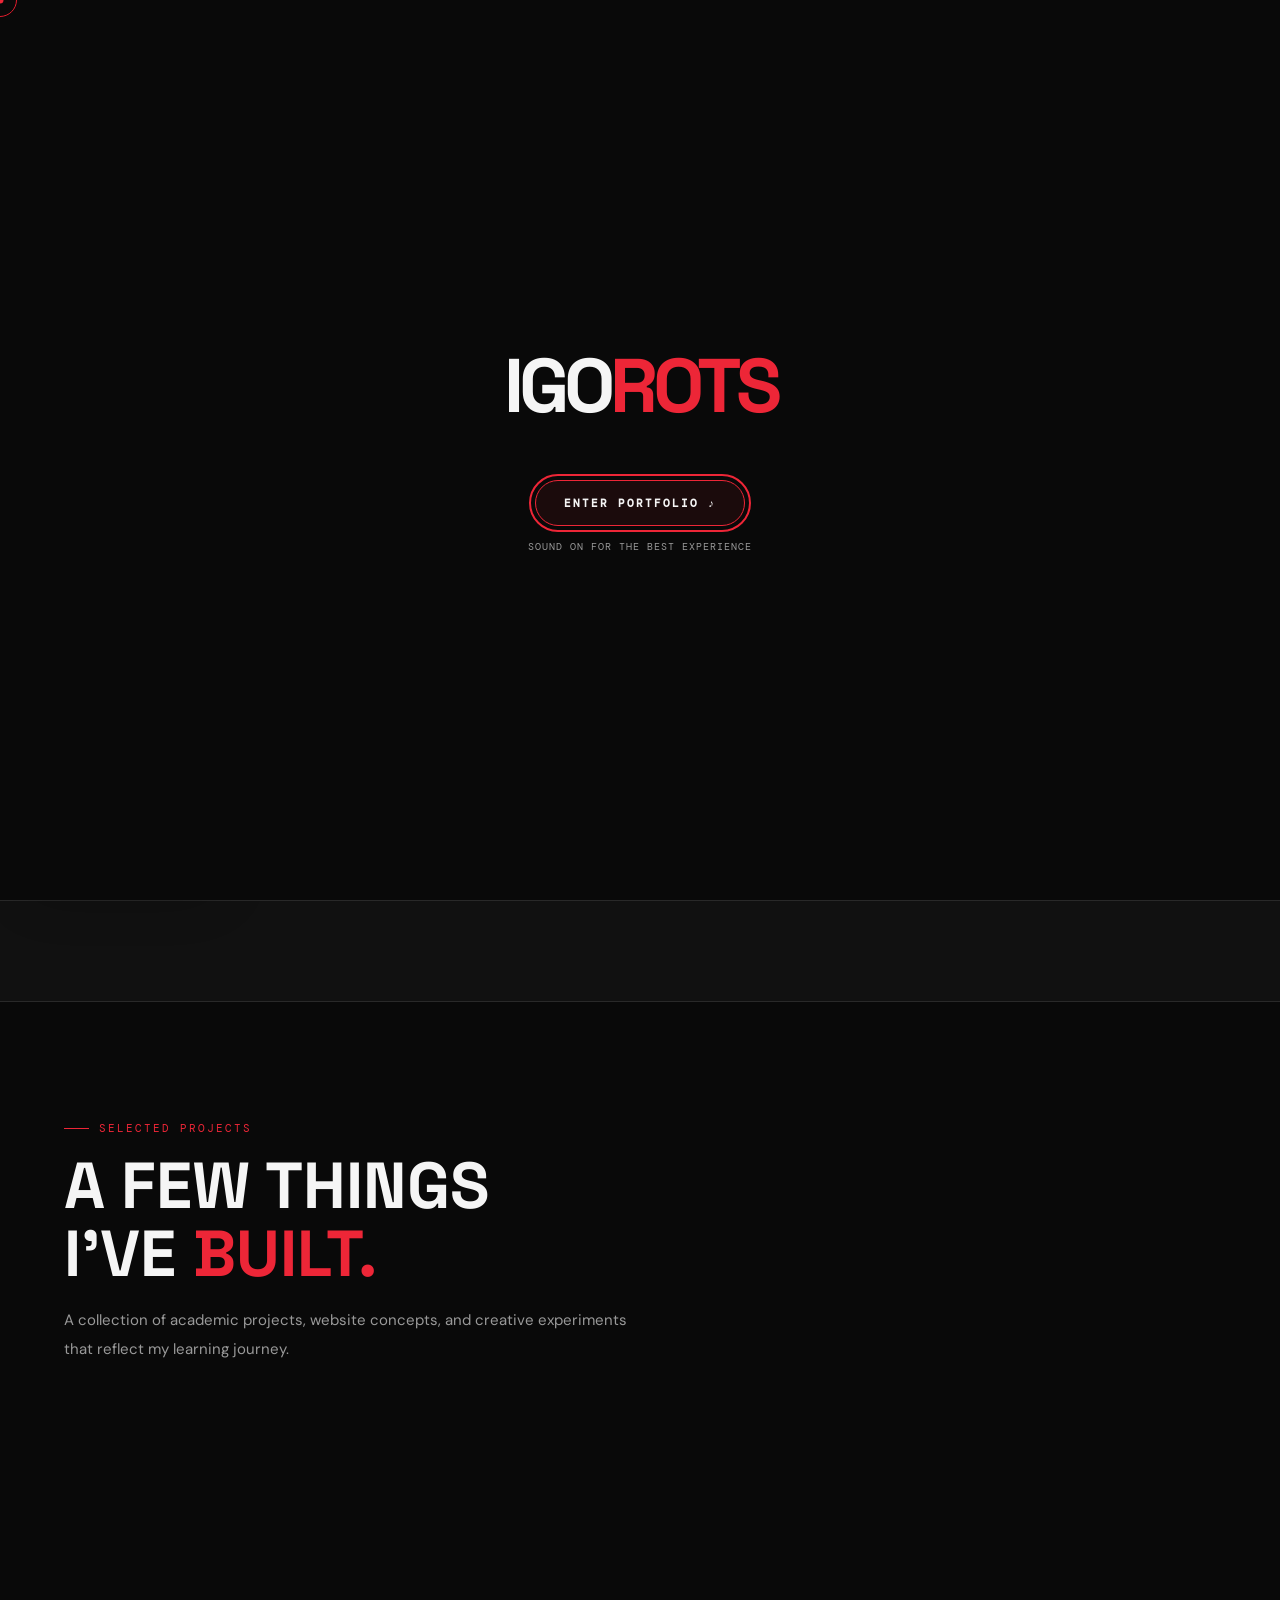
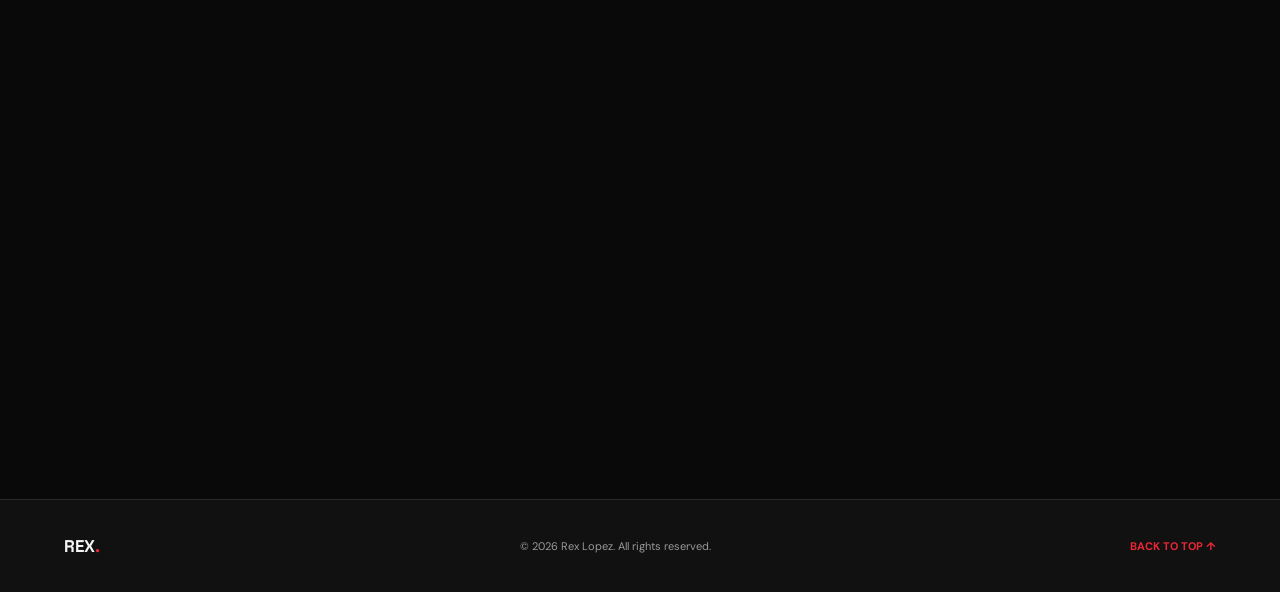
==== commit 04bf3753: "LOADING" ====
--- a/index.html
+++ b/index.html
@@ -6,7 +6,7 @@
 <meta name="theme-color" content="#090909">
 <meta name="description" content="Rex Lopez — I am an aspiring Web Developer and UI/UX Designer passionate about creating modern, responsive, 
 and user-friendly digital experiences. I enjoy transforming creative ideas into functional websites and intuitive designs while continuously learning new technologies, improving my skills, and exploring innovative ways to make the digital world more engaging and accessible.">
-<title>REX LOPEZ | Digital Portfolio</title>
+<title>lopez portfolio</title>
 
 <link rel="preconnect" href="https://fonts.googleapis.com">
 <link rel="preconnect" href="https://fonts.gstatic.com" crossorigin>
@@ -24,7 +24,7 @@
 <div id="curtainLabel" aria-hidden="true"></div>
 <div id="siteLoader" aria-label="Loading portfolio">
     <div class="loader-inner">
-        <div class="loader-mark">SAYET<span>KA</span></div>
+        <div class="loader-mark">IGO<span>ROTS</span></div>
         <div class="loader-track"></div>
         <button class="enter-btn" id="enterBtn" type="button">ENTER PORTFOLIO ♪</button>
         <p class="enter-hint">SOUND ON FOR THE BEST EXPERIENCE</p>
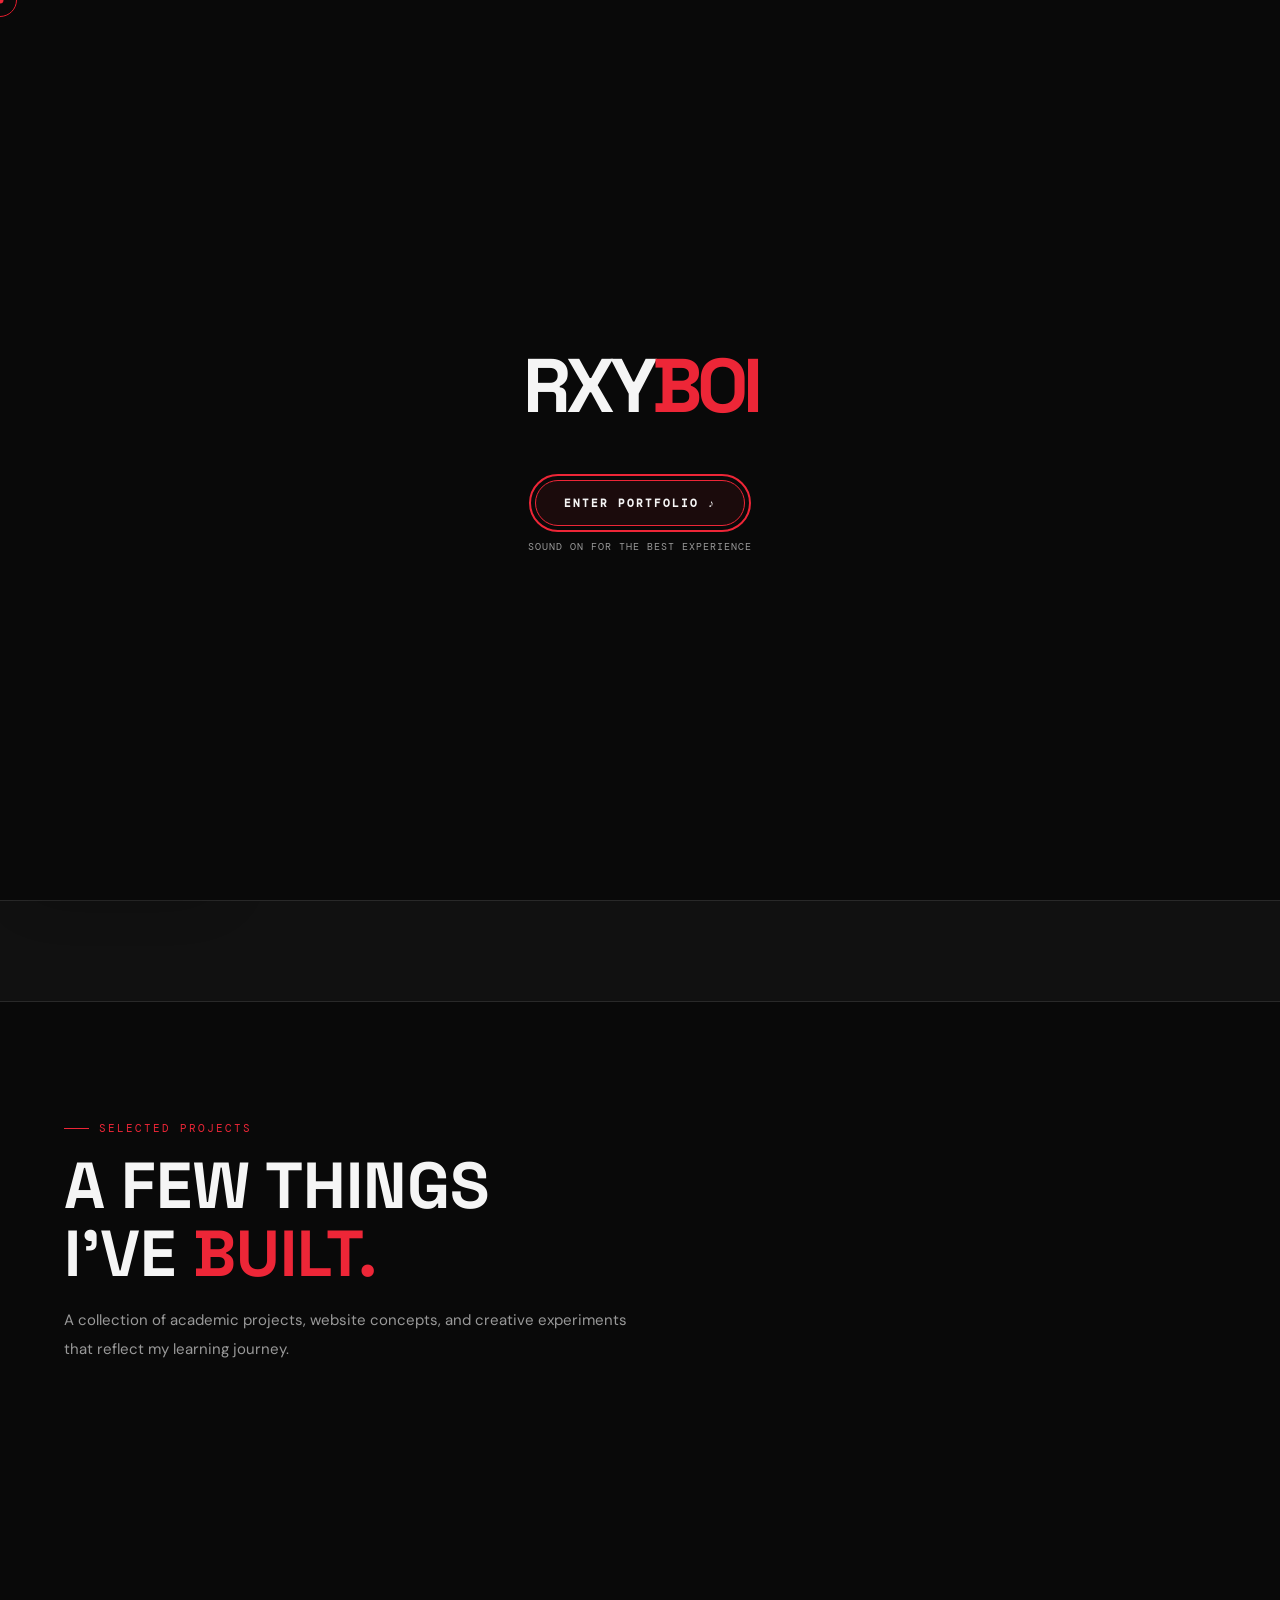
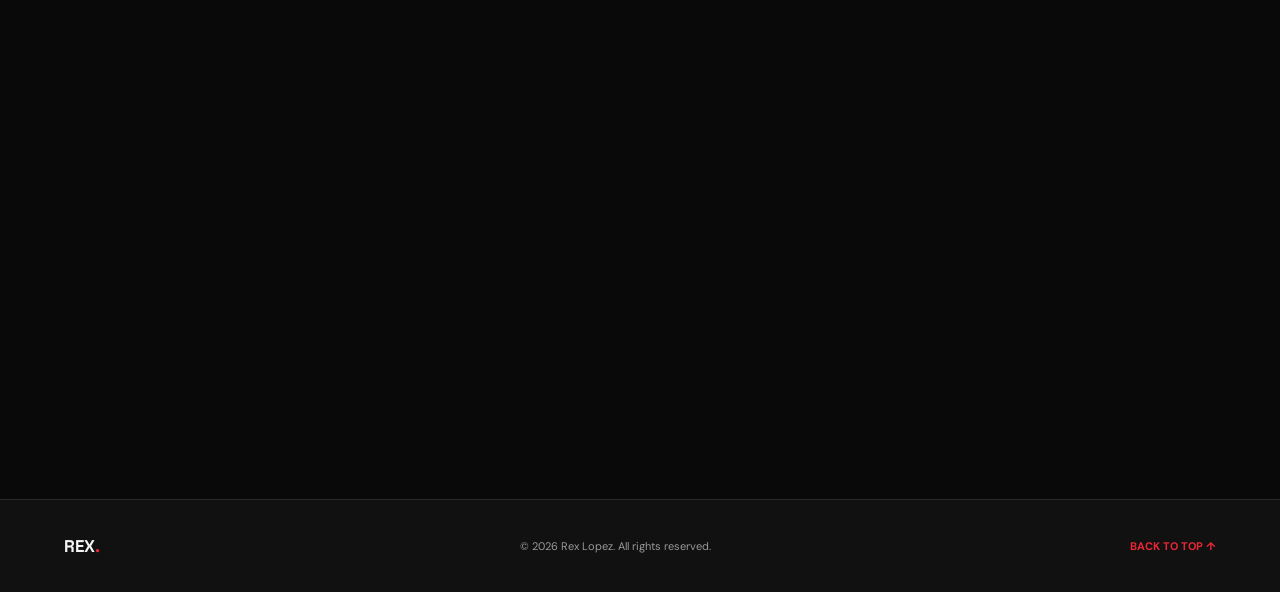
==== commit 2c369be3: "TEXT CHANGE" ====
--- a/index.html
+++ b/index.html
@@ -24,7 +24,7 @@
 <div id="curtainLabel" aria-hidden="true"></div>
 <div id="siteLoader" aria-label="Loading portfolio">
     <div class="loader-inner">
-        <div class="loader-mark">IGO<span>ROTS</span></div>
+        <div class="loader-mark">RXY<span>BOI</span></div>
         <div class="loader-track"></div>
         <button class="enter-btn" id="enterBtn" type="button">ENTER PORTFOLIO ♪</button>
         <p class="enter-hint">SOUND ON FOR THE BEST EXPERIENCE</p>
@@ -117,8 +117,8 @@
 
                 <h1 class="hero-title reveal delay-1">
                     HELLO,<br>
-                    I'M <span class="accent">REX</span><br>
-                    <span class="outline">LOPEZ.</span>
+                    I'M YOUR<span class="accent">REXY</span><br>
+                    <span class="outline">BOI</span>
                 </h1>
 
                 <p class="hero-role" aria-label="Rex Lopez is a BSIT student, aspiring web developer, UI/UX explorer and database designer"><span class="role-prefix" aria-hidden="true">&gt;</span><span id="typedRole" aria-hidden="true">BSIT Student</span><span class="caret" aria-hidden="true"></span></p>
